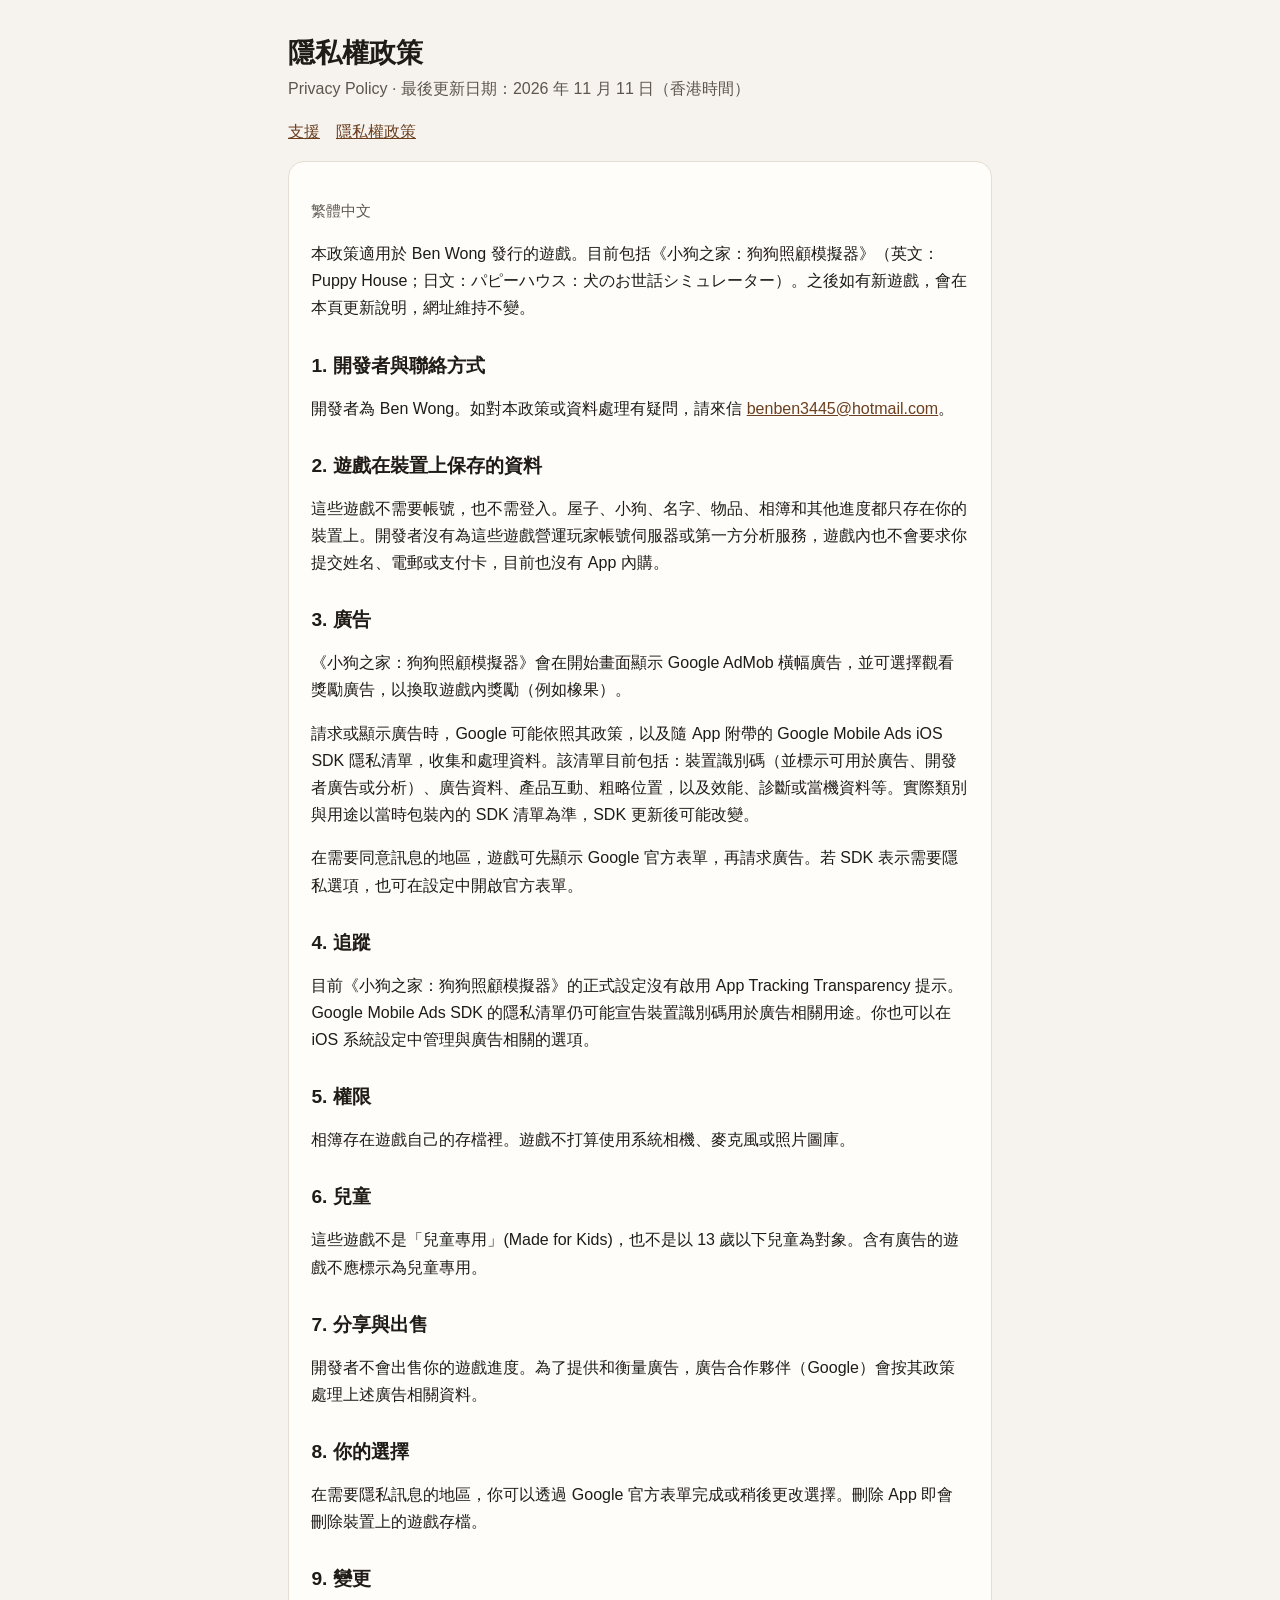
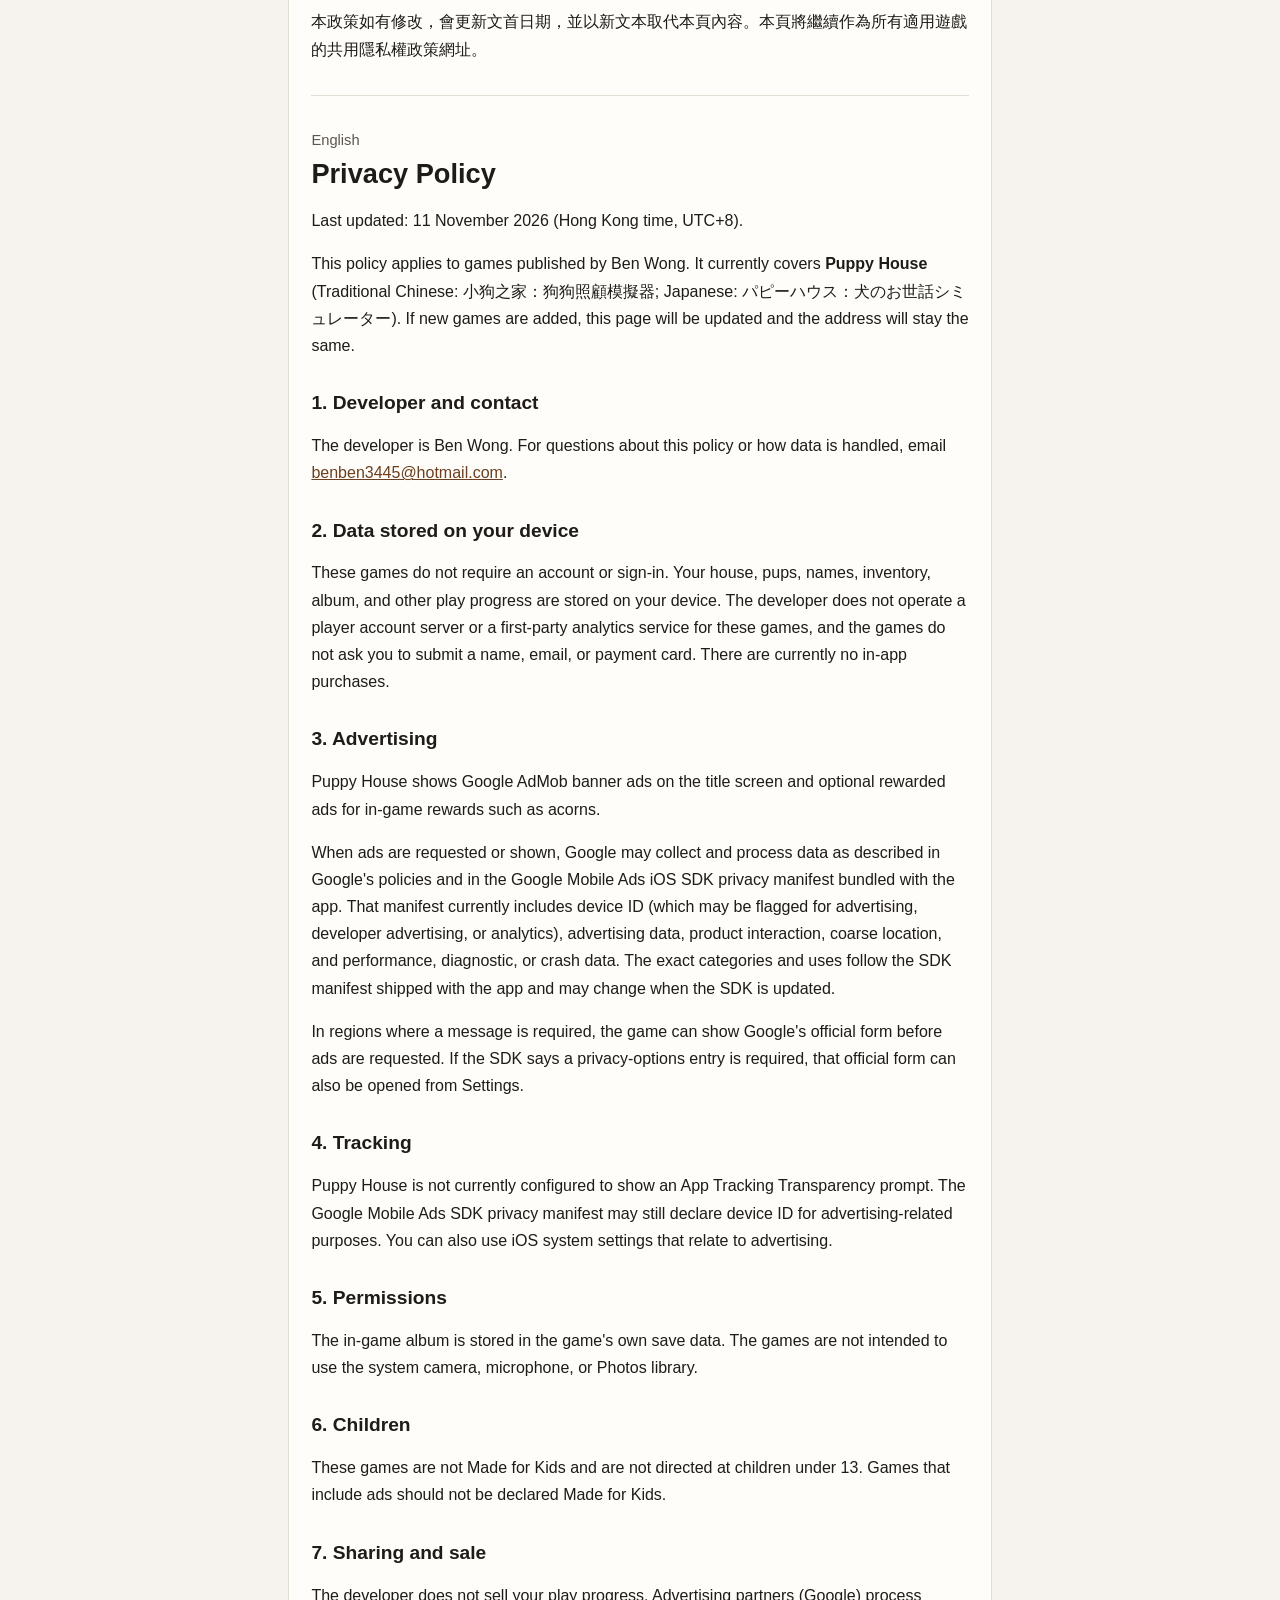
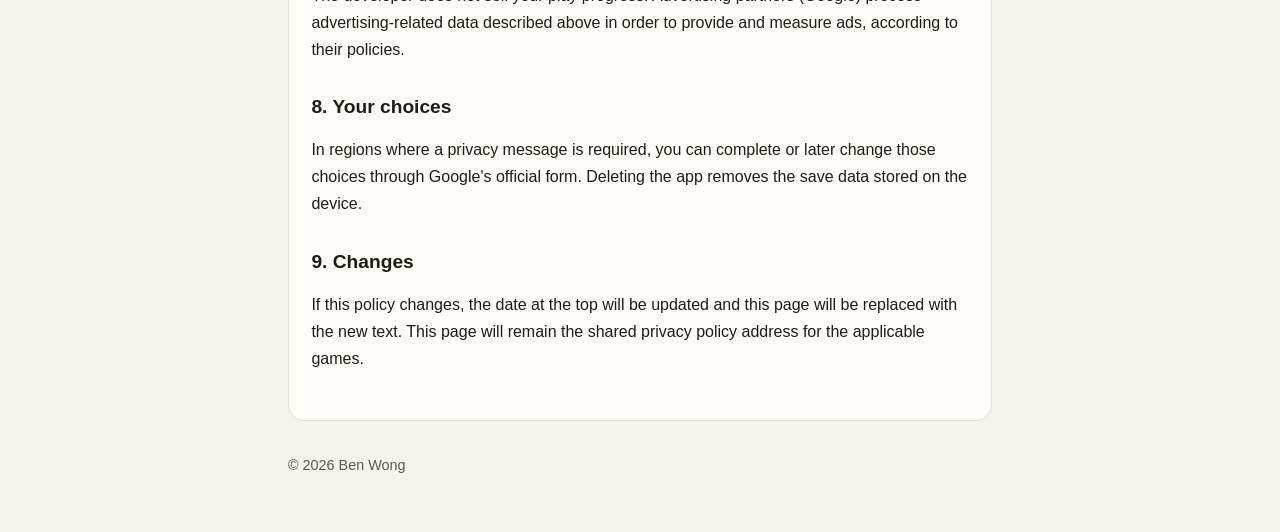
==== privacy/index.html @ 6f5cfa4f "Publish public support and privacy pages Shared pages for games published by Ben Wong, starting with" ====
<!DOCTYPE html>
<html lang="zh-Hant">
<head>
  <meta charset="utf-8">
  <meta name="viewport" content="width=device-width, initial-scale=1">
  <title>Privacy Policy — Ben Wong</title>
  <meta name="description" content="Privacy policy for games published by Ben Wong, including Puppy House.">
  <link rel="stylesheet" href="../styles.css">
</head>
<body>
  <header>
    <h1>隱私權政策</h1>
    <p>Privacy Policy · 最後更新日期：2026 年 11 月 11 日（香港時間）</p>
    <nav>
      <a href="../">支援</a>
      <a href="./">隱私權政策</a>
    </nav>
  </header>
  <main>
    <p class="lang">繁體中文</p>
    <p>本政策適用於 Ben Wong 發行的遊戲。目前包括《小狗之家：狗狗照顧模擬器》（英文：Puppy House；日文：パピーハウス：犬のお世話シミュレーター）。之後如有新遊戲，會在本頁更新說明，網址維持不變。</p>

    <h2>1. 開發者與聯絡方式</h2>
    <p>開發者為 Ben Wong。如對本政策或資料處理有疑問，請來信 <a href="mailto:benben3445@hotmail.com">benben3445@hotmail.com</a>。</p>

    <h2>2. 遊戲在裝置上保存的資料</h2>
    <p>這些遊戲不需要帳號，也不需登入。屋子、小狗、名字、物品、相簿和其他進度都只存在你的裝置上。開發者沒有為這些遊戲營運玩家帳號伺服器或第一方分析服務，遊戲內也不會要求你提交姓名、電郵或支付卡，目前也沒有 App 內購。</p>

    <h2>3. 廣告</h2>
    <p>《小狗之家：狗狗照顧模擬器》會在開始畫面顯示 Google AdMob 橫幅廣告，並可選擇觀看獎勵廣告，以換取遊戲內獎勵（例如橡果）。</p>
    <p>請求或顯示廣告時，Google 可能依照其政策，以及隨 App 附帶的 Google Mobile Ads iOS SDK 隱私清單，收集和處理資料。該清單目前包括：裝置識別碼（並標示可用於廣告、開發者廣告或分析）、廣告資料、產品互動、粗略位置，以及效能、診斷或當機資料等。實際類別與用途以當時包裝內的 SDK 清單為準，SDK 更新後可能改變。</p>
    <p>在需要同意訊息的地區，遊戲可先顯示 Google 官方表單，再請求廣告。若 SDK 表示需要隱私選項，也可在設定中開啟官方表單。</p>

    <h2>4. 追蹤</h2>
    <p>目前《小狗之家：狗狗照顧模擬器》的正式設定沒有啟用 App Tracking Transparency 提示。Google Mobile Ads SDK 的隱私清單仍可能宣告裝置識別碼用於廣告相關用途。你也可以在 iOS 系統設定中管理與廣告相關的選項。</p>

    <h2>5. 權限</h2>
    <p>相簿存在遊戲自己的存檔裡。遊戲不打算使用系統相機、麥克風或照片圖庫。</p>

    <h2>6. 兒童</h2>
    <p>這些遊戲不是「兒童專用」(Made for Kids)，也不是以 13 歲以下兒童為對象。含有廣告的遊戲不應標示為兒童專用。</p>

    <h2>7. 分享與出售</h2>
    <p>開發者不會出售你的遊戲進度。為了提供和衡量廣告，廣告合作夥伴（Google）會按其政策處理上述廣告相關資料。</p>

    <h2>8. 你的選擇</h2>
    <p>在需要隱私訊息的地區，你可以透過 Google 官方表單完成或稍後更改選擇。刪除 App 即會刪除裝置上的遊戲存檔。</p>

    <h2>9. 變更</h2>
    <p>本政策如有修改，會更新文首日期，並以新文本取代本頁內容。本頁將繼續作為所有適用遊戲的共用隱私權政策網址。</p>

    <hr>

    <p class="lang">English</p>
    <h1>Privacy Policy</h1>
    <p>Last updated: 11 November 2026 (Hong Kong time, UTC+8).</p>
    <p>This policy applies to games published by Ben Wong. It currently covers <strong>Puppy House</strong> (Traditional Chinese: 小狗之家：狗狗照顧模擬器; Japanese: パピーハウス：犬のお世話シミュレーター). If new games are added, this page will be updated and the address will stay the same.</p>

    <h2>1. Developer and contact</h2>
    <p>The developer is Ben Wong. For questions about this policy or how data is handled, email <a href="mailto:benben3445@hotmail.com">benben3445@hotmail.com</a>.</p>

    <h2>2. Data stored on your device</h2>
    <p>These games do not require an account or sign-in. Your house, pups, names, inventory, album, and other play progress are stored on your device. The developer does not operate a player account server or a first-party analytics service for these games, and the games do not ask you to submit a name, email, or payment card. There are currently no in-app purchases.</p>

    <h2>3. Advertising</h2>
    <p>Puppy House shows Google AdMob banner ads on the title screen and optional rewarded ads for in-game rewards such as acorns.</p>
    <p>When ads are requested or shown, Google may collect and process data as described in Google's policies and in the Google Mobile Ads iOS SDK privacy manifest bundled with the app. That manifest currently includes device ID (which may be flagged for advertising, developer advertising, or analytics), advertising data, product interaction, coarse location, and performance, diagnostic, or crash data. The exact categories and uses follow the SDK manifest shipped with the app and may change when the SDK is updated.</p>
    <p>In regions where a message is required, the game can show Google's official form before ads are requested. If the SDK says a privacy-options entry is required, that official form can also be opened from Settings.</p>

    <h2>4. Tracking</h2>
    <p>Puppy House is not currently configured to show an App Tracking Transparency prompt. The Google Mobile Ads SDK privacy manifest may still declare device ID for advertising-related purposes. You can also use iOS system settings that relate to advertising.</p>

    <h2>5. Permissions</h2>
    <p>The in-game album is stored in the game's own save data. The games are not intended to use the system camera, microphone, or Photos library.</p>

    <h2>6. Children</h2>
    <p>These games are not Made for Kids and are not directed at children under 13. Games that include ads should not be declared Made for Kids.</p>

    <h2>7. Sharing and sale</h2>
    <p>The developer does not sell your play progress. Advertising partners (Google) process advertising-related data described above in order to provide and measure ads, according to their policies.</p>

    <h2>8. Your choices</h2>
    <p>In regions where a privacy message is required, you can complete or later change those choices through Google's official form. Deleting the app removes the save data stored on the device.</p>

    <h2>9. Changes</h2>
    <p>If this policy changes, the date at the top will be updated and this page will be replaced with the new text. This page will remain the shared privacy policy address for the applicable games.</p>
  </main>
  <footer>
    <p>© 2026 Ben Wong</p>
  </footer>
</body>
</html>
---- styles.css ----
:root {
  --bg: #f6f3ee;
  --card: #fffdf9;
  --ink: #1f1b16;
  --muted: #5c564e;
  --line: #e4ddd4;
  --accent: #7a4e2d;
  --link: #6b3f1f;
}
* { box-sizing: border-box; }
html { color-scheme: light; }
body {
  margin: 0;
  font-family: "PingFang TC", "Noto Sans TC", "Hiragino Sans GB", "Segoe UI", sans-serif;
  background: var(--bg);
  color: var(--ink);
  line-height: 1.7;
}
header, main, footer { width: min(44rem, calc(100% - 2rem)); margin-inline: auto; }
header { padding: 2.2rem 0 1rem; }
header p { margin: 0.25rem 0 0; color: var(--muted); }
h1, h2, h3 { line-height: 1.3; }
h1 { margin: 0; font-size: 1.7rem; }
h2 { margin-top: 2rem; font-size: 1.2rem; }
a { color: var(--link); }
nav { display: flex; gap: 1rem; flex-wrap: wrap; margin: 1rem 0 0; }
main {
  background: var(--card);
  border: 1px solid var(--line);
  border-radius: 16px;
  padding: 1.4rem 1.4rem 2rem;
  margin-bottom: 2rem;
}
.lang { color: var(--muted); font-size: 0.92rem; margin-bottom: 0.2rem; }
hr { border: 0; border-top: 1px solid var(--line); margin: 2rem 0; }
footer { color: var(--muted); font-size: 0.9rem; padding-bottom: 2.5rem; }
.email { font-weight: 600; }
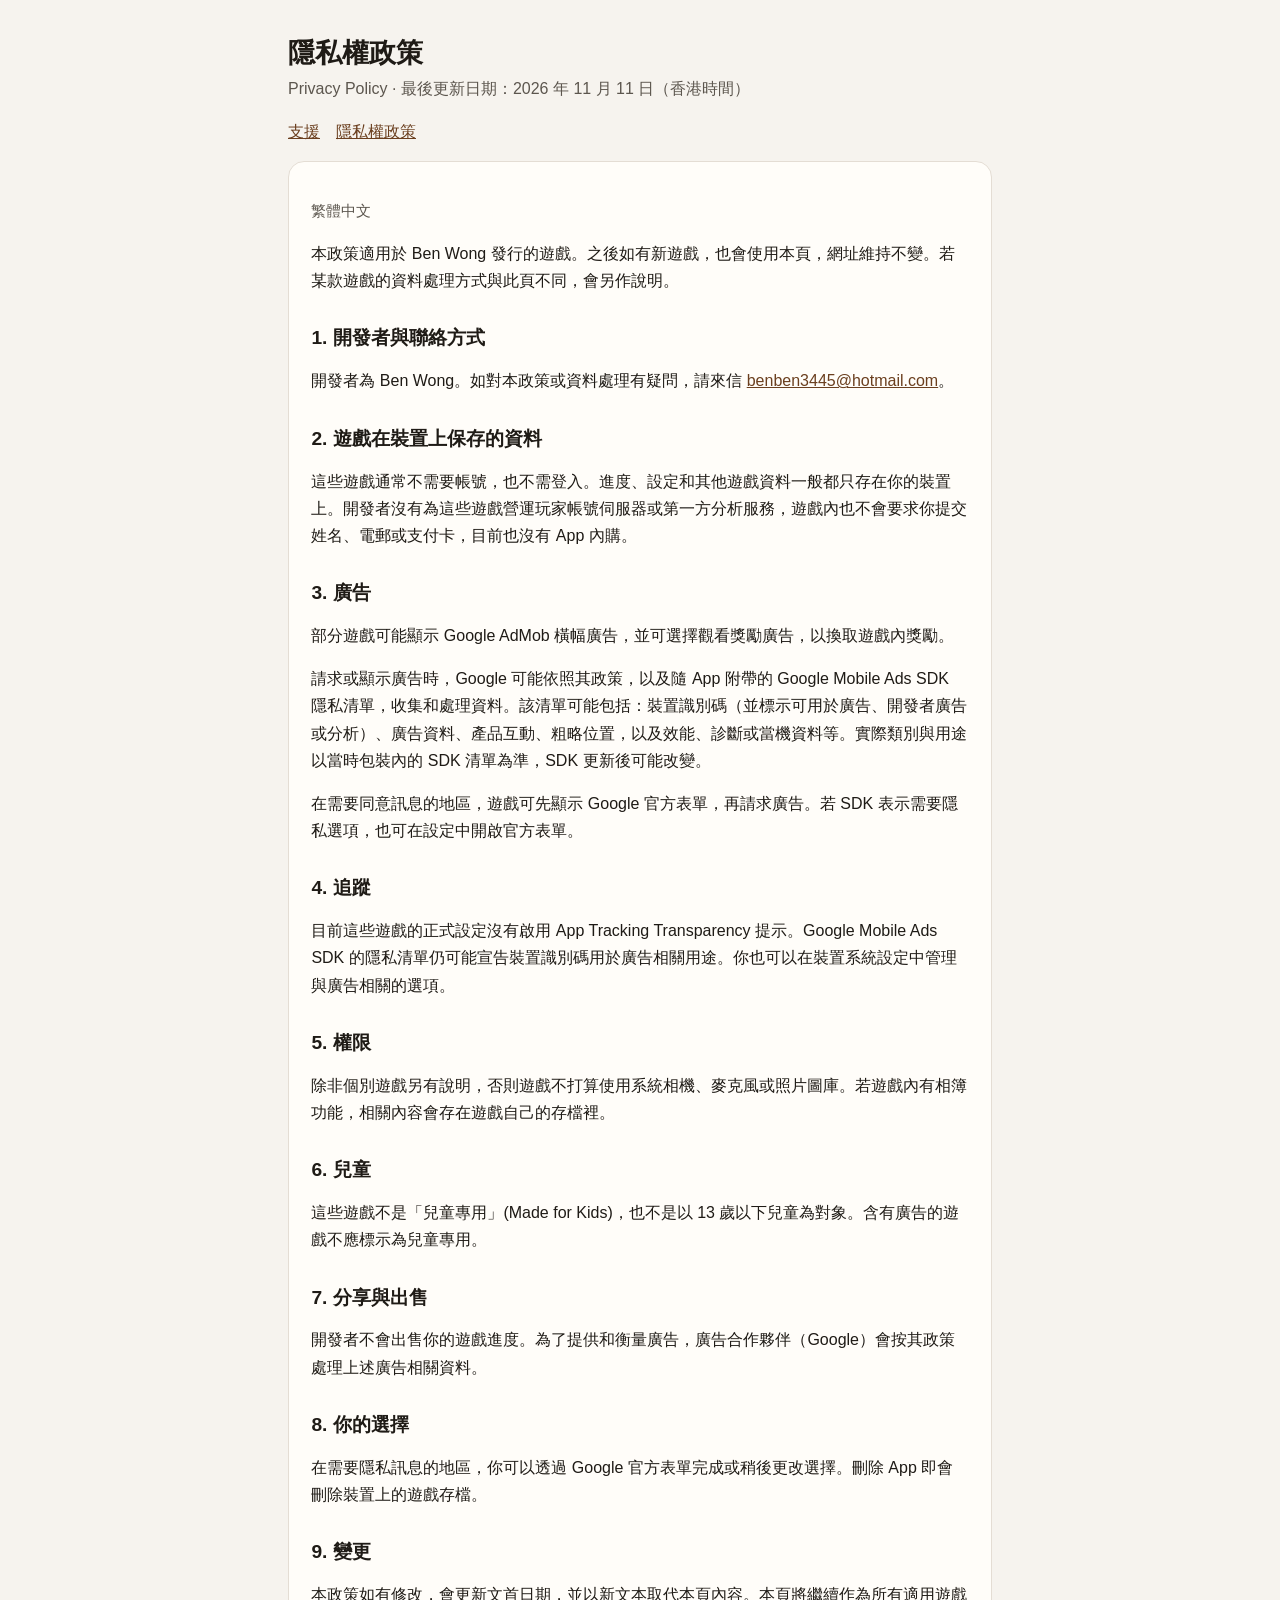
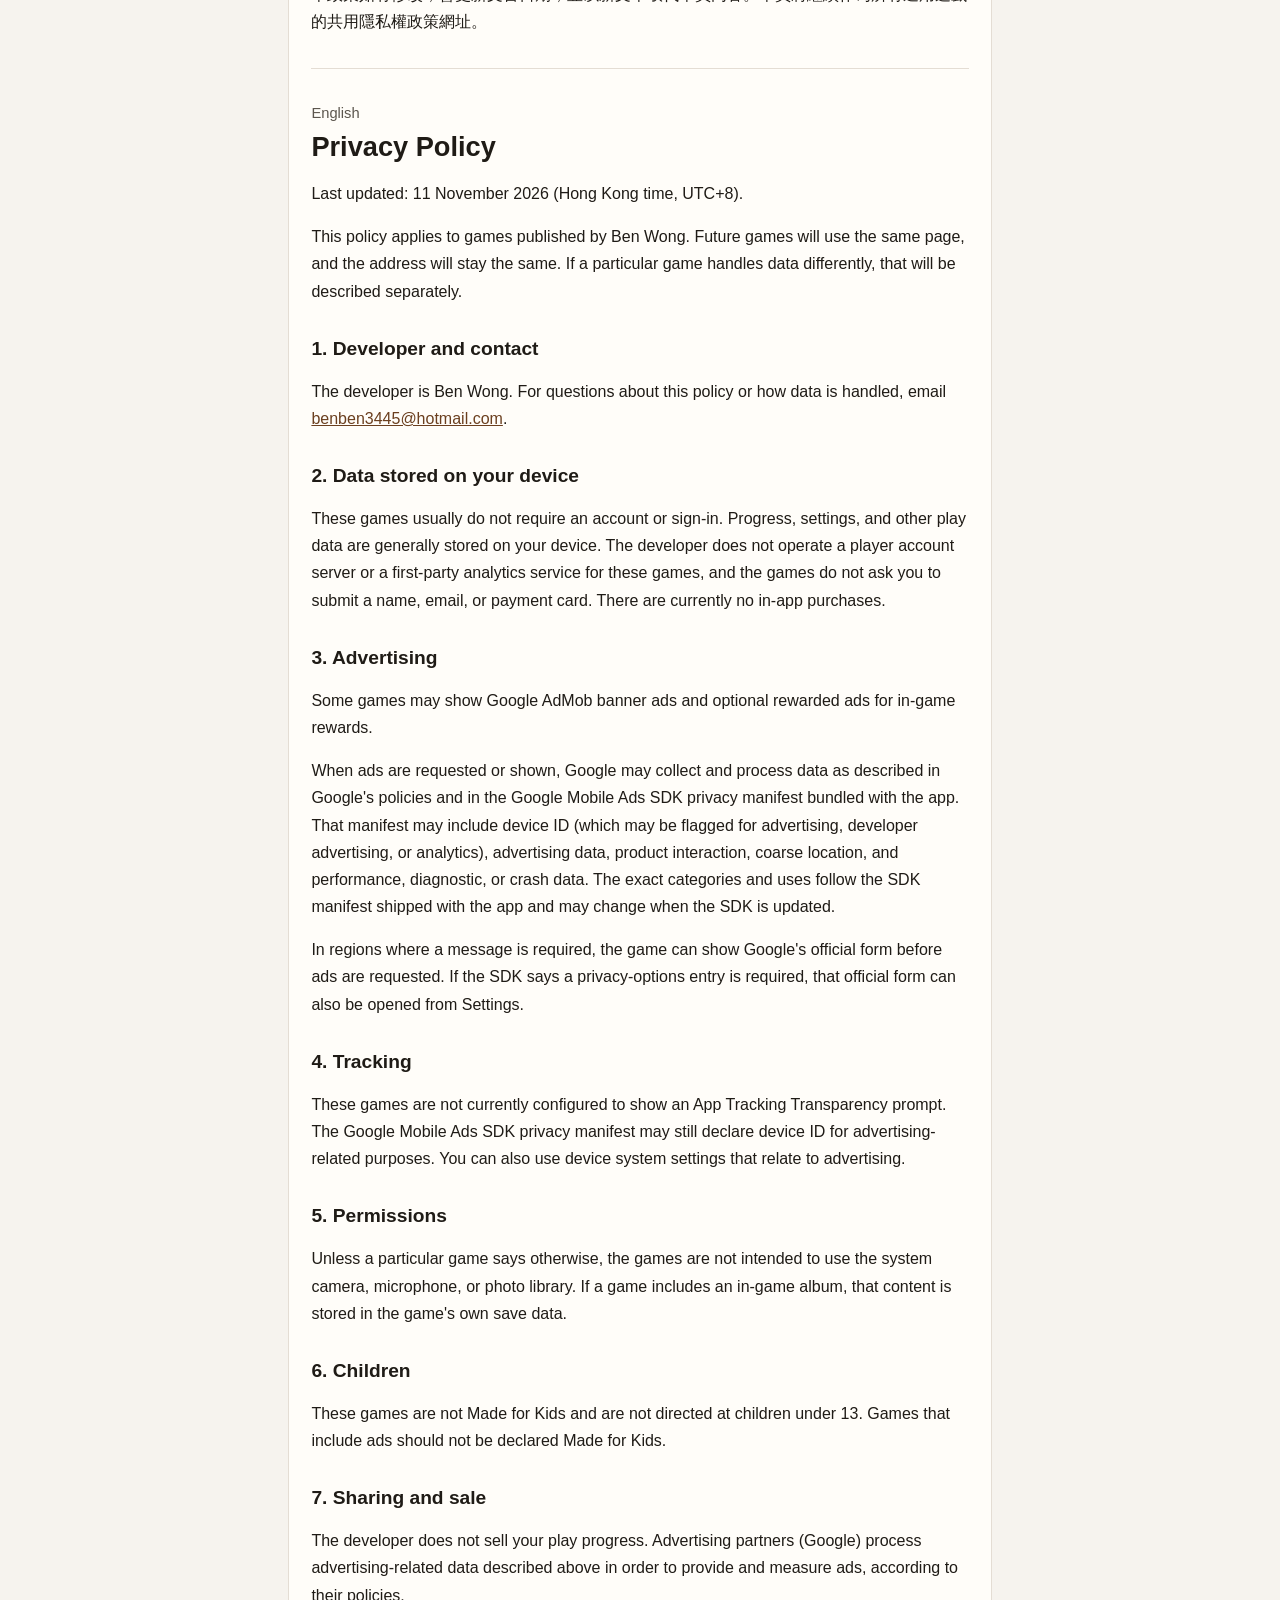
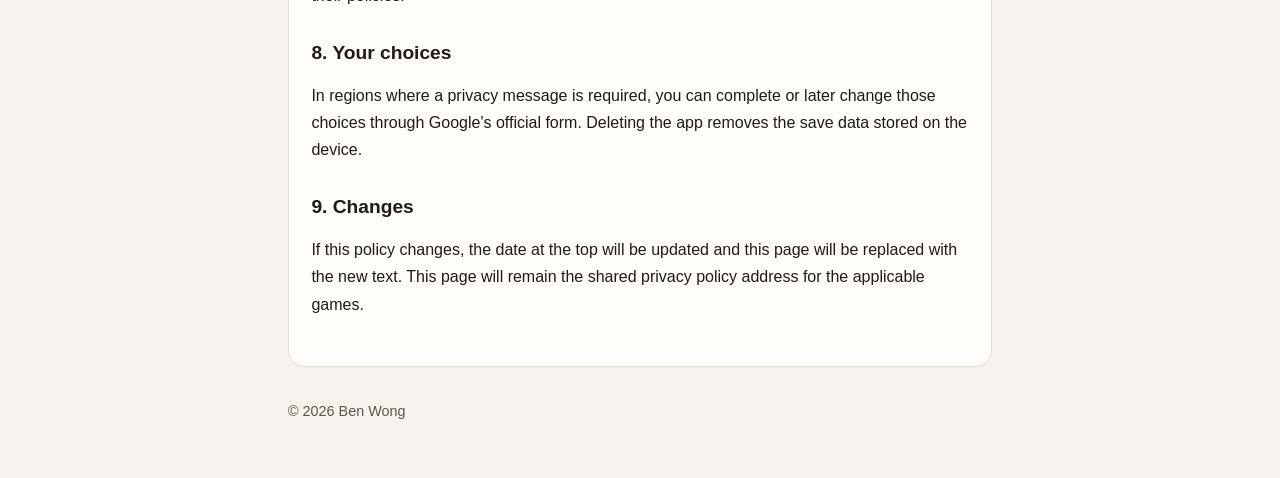
==== commit 434cb7d0: "Remove game-specific names from the shared support and privacy pages Keep the pages general so futur" ====
--- a/privacy/index.html
+++ b/privacy/index.html
@@ -4,7 +4,7 @@
   <meta charset="utf-8">
   <meta name="viewport" content="width=device-width, initial-scale=1">
   <title>Privacy Policy — Ben Wong</title>
-  <meta name="description" content="Privacy policy for games published by Ben Wong, including Puppy House.">
+  <meta name="description" content="Privacy policy for games published by Ben Wong.">
   <link rel="stylesheet" href="../styles.css">
 </head>
 <body>
@@ -18,24 +18,24 @@
   </header>
   <main>
     <p class="lang">繁體中文</p>
-    <p>本政策適用於 Ben Wong 發行的遊戲。目前包括《小狗之家：狗狗照顧模擬器》（英文：Puppy House；日文：パピーハウス：犬のお世話シミュレーター）。之後如有新遊戲，會在本頁更新說明，網址維持不變。</p>
+    <p>本政策適用於 Ben Wong 發行的遊戲。之後如有新遊戲，也會使用本頁，網址維持不變。若某款遊戲的資料處理方式與此頁不同，會另作說明。</p>
 
     <h2>1. 開發者與聯絡方式</h2>
     <p>開發者為 Ben Wong。如對本政策或資料處理有疑問，請來信 <a href="mailto:benben3445@hotmail.com">benben3445@hotmail.com</a>。</p>
 
     <h2>2. 遊戲在裝置上保存的資料</h2>
-    <p>這些遊戲不需要帳號，也不需登入。屋子、小狗、名字、物品、相簿和其他進度都只存在你的裝置上。開發者沒有為這些遊戲營運玩家帳號伺服器或第一方分析服務，遊戲內也不會要求你提交姓名、電郵或支付卡，目前也沒有 App 內購。</p>
+    <p>這些遊戲通常不需要帳號，也不需登入。進度、設定和其他遊戲資料一般都只存在你的裝置上。開發者沒有為這些遊戲營運玩家帳號伺服器或第一方分析服務，遊戲內也不會要求你提交姓名、電郵或支付卡，目前也沒有 App 內購。</p>
 
     <h2>3. 廣告</h2>
-    <p>《小狗之家：狗狗照顧模擬器》會在開始畫面顯示 Google AdMob 橫幅廣告，並可選擇觀看獎勵廣告，以換取遊戲內獎勵（例如橡果）。</p>
-    <p>請求或顯示廣告時，Google 可能依照其政策，以及隨 App 附帶的 Google Mobile Ads iOS SDK 隱私清單，收集和處理資料。該清單目前包括：裝置識別碼（並標示可用於廣告、開發者廣告或分析）、廣告資料、產品互動、粗略位置，以及效能、診斷或當機資料等。實際類別與用途以當時包裝內的 SDK 清單為準，SDK 更新後可能改變。</p>
+    <p>部分遊戲可能顯示 Google AdMob 橫幅廣告，並可選擇觀看獎勵廣告，以換取遊戲內獎勵。</p>
+    <p>請求或顯示廣告時，Google 可能依照其政策，以及隨 App 附帶的 Google Mobile Ads SDK 隱私清單，收集和處理資料。該清單可能包括：裝置識別碼（並標示可用於廣告、開發者廣告或分析）、廣告資料、產品互動、粗略位置，以及效能、診斷或當機資料等。實際類別與用途以當時包裝內的 SDK 清單為準，SDK 更新後可能改變。</p>
     <p>在需要同意訊息的地區，遊戲可先顯示 Google 官方表單，再請求廣告。若 SDK 表示需要隱私選項，也可在設定中開啟官方表單。</p>
 
     <h2>4. 追蹤</h2>
-    <p>目前《小狗之家：狗狗照顧模擬器》的正式設定沒有啟用 App Tracking Transparency 提示。Google Mobile Ads SDK 的隱私清單仍可能宣告裝置識別碼用於廣告相關用途。你也可以在 iOS 系統設定中管理與廣告相關的選項。</p>
+    <p>目前這些遊戲的正式設定沒有啟用 App Tracking Transparency 提示。Google Mobile Ads SDK 的隱私清單仍可能宣告裝置識別碼用於廣告相關用途。你也可以在裝置系統設定中管理與廣告相關的選項。</p>
 
     <h2>5. 權限</h2>
-    <p>相簿存在遊戲自己的存檔裡。遊戲不打算使用系統相機、麥克風或照片圖庫。</p>
+    <p>除非個別遊戲另有說明，否則遊戲不打算使用系統相機、麥克風或照片圖庫。若遊戲內有相簿功能，相關內容會存在遊戲自己的存檔裡。</p>
 
     <h2>6. 兒童</h2>
     <p>這些遊戲不是「兒童專用」(Made for Kids)，也不是以 13 歲以下兒童為對象。含有廣告的遊戲不應標示為兒童專用。</p>
@@ -54,24 +54,24 @@
     <p class="lang">English</p>
     <h1>Privacy Policy</h1>
     <p>Last updated: 11 November 2026 (Hong Kong time, UTC+8).</p>
-    <p>This policy applies to games published by Ben Wong. It currently covers <strong>Puppy House</strong> (Traditional Chinese: 小狗之家：狗狗照顧模擬器; Japanese: パピーハウス：犬のお世話シミュレーター). If new games are added, this page will be updated and the address will stay the same.</p>
+    <p>This policy applies to games published by Ben Wong. Future games will use the same page, and the address will stay the same. If a particular game handles data differently, that will be described separately.</p>
 
     <h2>1. Developer and contact</h2>
     <p>The developer is Ben Wong. For questions about this policy or how data is handled, email <a href="mailto:benben3445@hotmail.com">benben3445@hotmail.com</a>.</p>
 
     <h2>2. Data stored on your device</h2>
-    <p>These games do not require an account or sign-in. Your house, pups, names, inventory, album, and other play progress are stored on your device. The developer does not operate a player account server or a first-party analytics service for these games, and the games do not ask you to submit a name, email, or payment card. There are currently no in-app purchases.</p>
+    <p>These games usually do not require an account or sign-in. Progress, settings, and other play data are generally stored on your device. The developer does not operate a player account server or a first-party analytics service for these games, and the games do not ask you to submit a name, email, or payment card. There are currently no in-app purchases.</p>
 
     <h2>3. Advertising</h2>
-    <p>Puppy House shows Google AdMob banner ads on the title screen and optional rewarded ads for in-game rewards such as acorns.</p>
-    <p>When ads are requested or shown, Google may collect and process data as described in Google's policies and in the Google Mobile Ads iOS SDK privacy manifest bundled with the app. That manifest currently includes device ID (which may be flagged for advertising, developer advertising, or analytics), advertising data, product interaction, coarse location, and performance, diagnostic, or crash data. The exact categories and uses follow the SDK manifest shipped with the app and may change when the SDK is updated.</p>
+    <p>Some games may show Google AdMob banner ads and optional rewarded ads for in-game rewards.</p>
+    <p>When ads are requested or shown, Google may collect and process data as described in Google's policies and in the Google Mobile Ads SDK privacy manifest bundled with the app. That manifest may include device ID (which may be flagged for advertising, developer advertising, or analytics), advertising data, product interaction, coarse location, and performance, diagnostic, or crash data. The exact categories and uses follow the SDK manifest shipped with the app and may change when the SDK is updated.</p>
     <p>In regions where a message is required, the game can show Google's official form before ads are requested. If the SDK says a privacy-options entry is required, that official form can also be opened from Settings.</p>
 
     <h2>4. Tracking</h2>
-    <p>Puppy House is not currently configured to show an App Tracking Transparency prompt. The Google Mobile Ads SDK privacy manifest may still declare device ID for advertising-related purposes. You can also use iOS system settings that relate to advertising.</p>
+    <p>These games are not currently configured to show an App Tracking Transparency prompt. The Google Mobile Ads SDK privacy manifest may still declare device ID for advertising-related purposes. You can also use device system settings that relate to advertising.</p>
 
     <h2>5. Permissions</h2>
-    <p>The in-game album is stored in the game's own save data. The games are not intended to use the system camera, microphone, or Photos library.</p>
+    <p>Unless a particular game says otherwise, the games are not intended to use the system camera, microphone, or photo library. If a game includes an in-game album, that content is stored in the game's own save data.</p>
 
     <h2>6. Children</h2>
     <p>These games are not Made for Kids and are not directed at children under 13. Games that include ads should not be declared Made for Kids.</p>
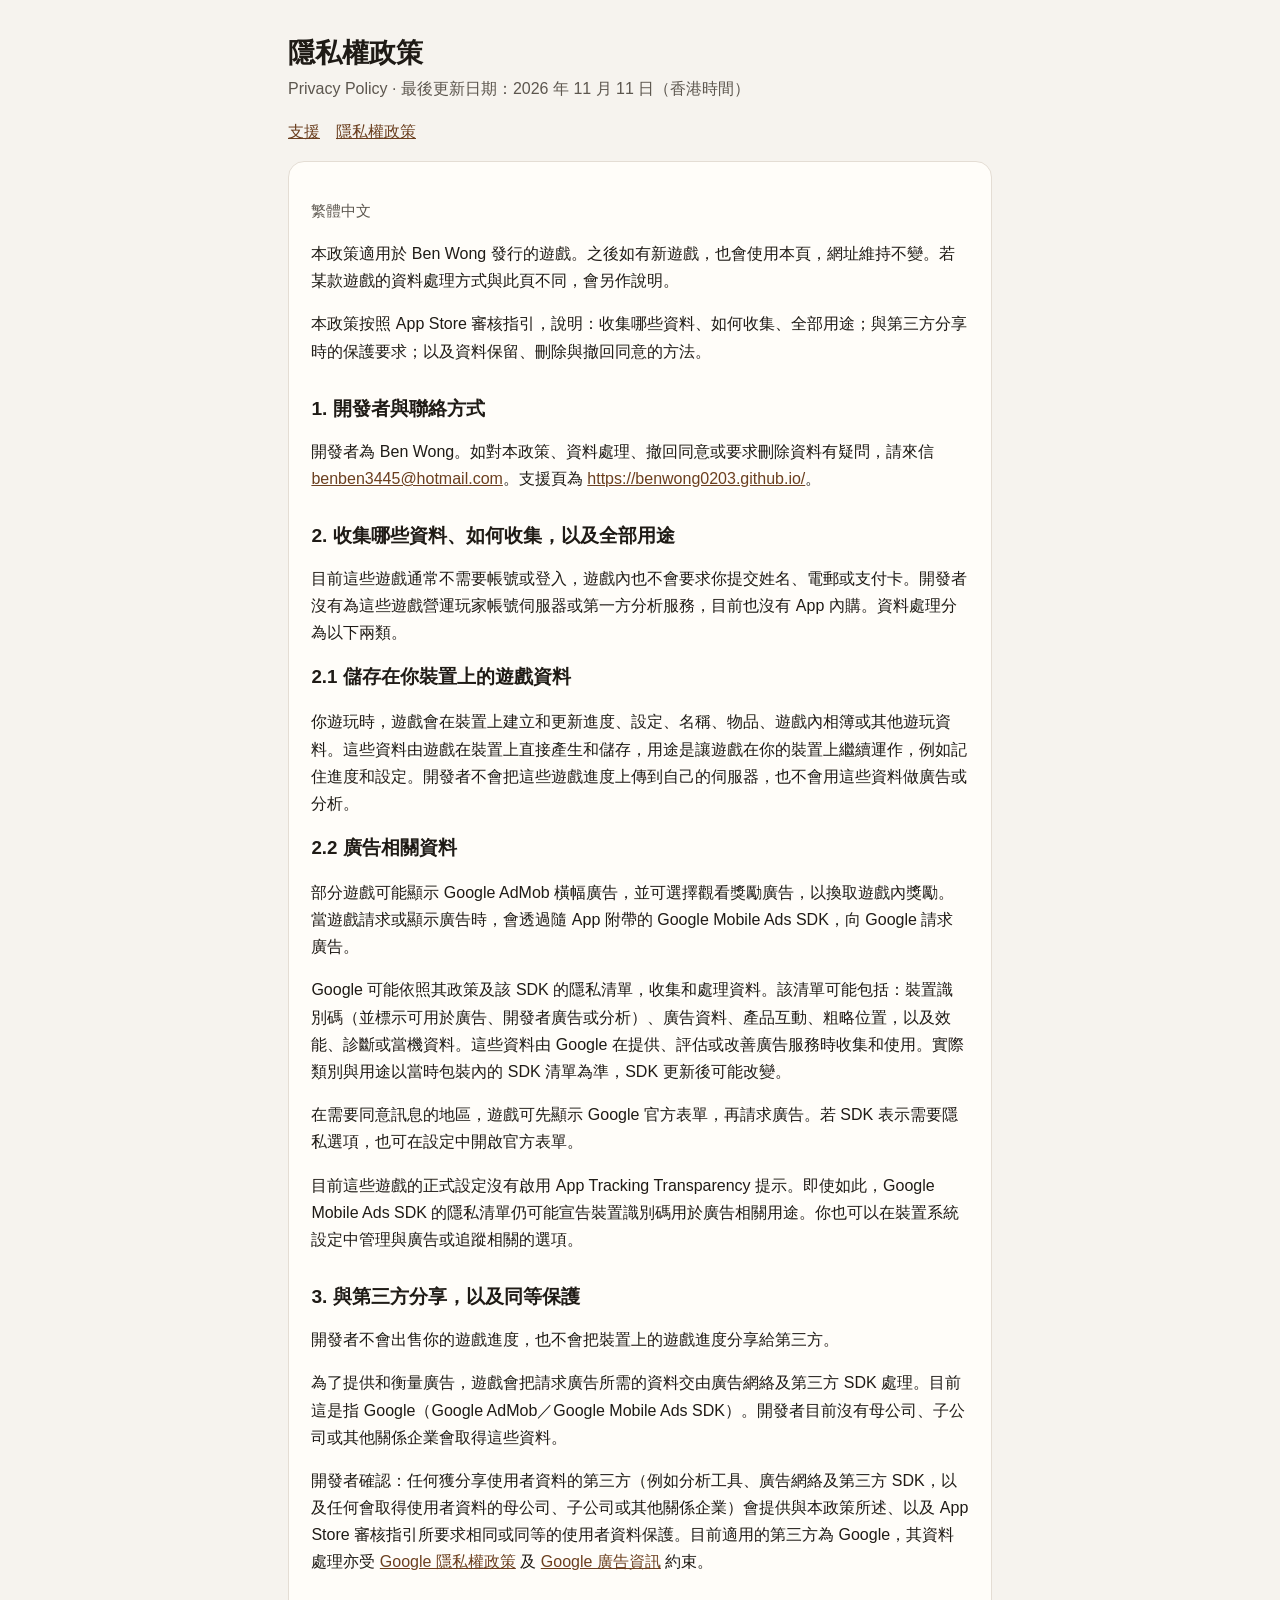
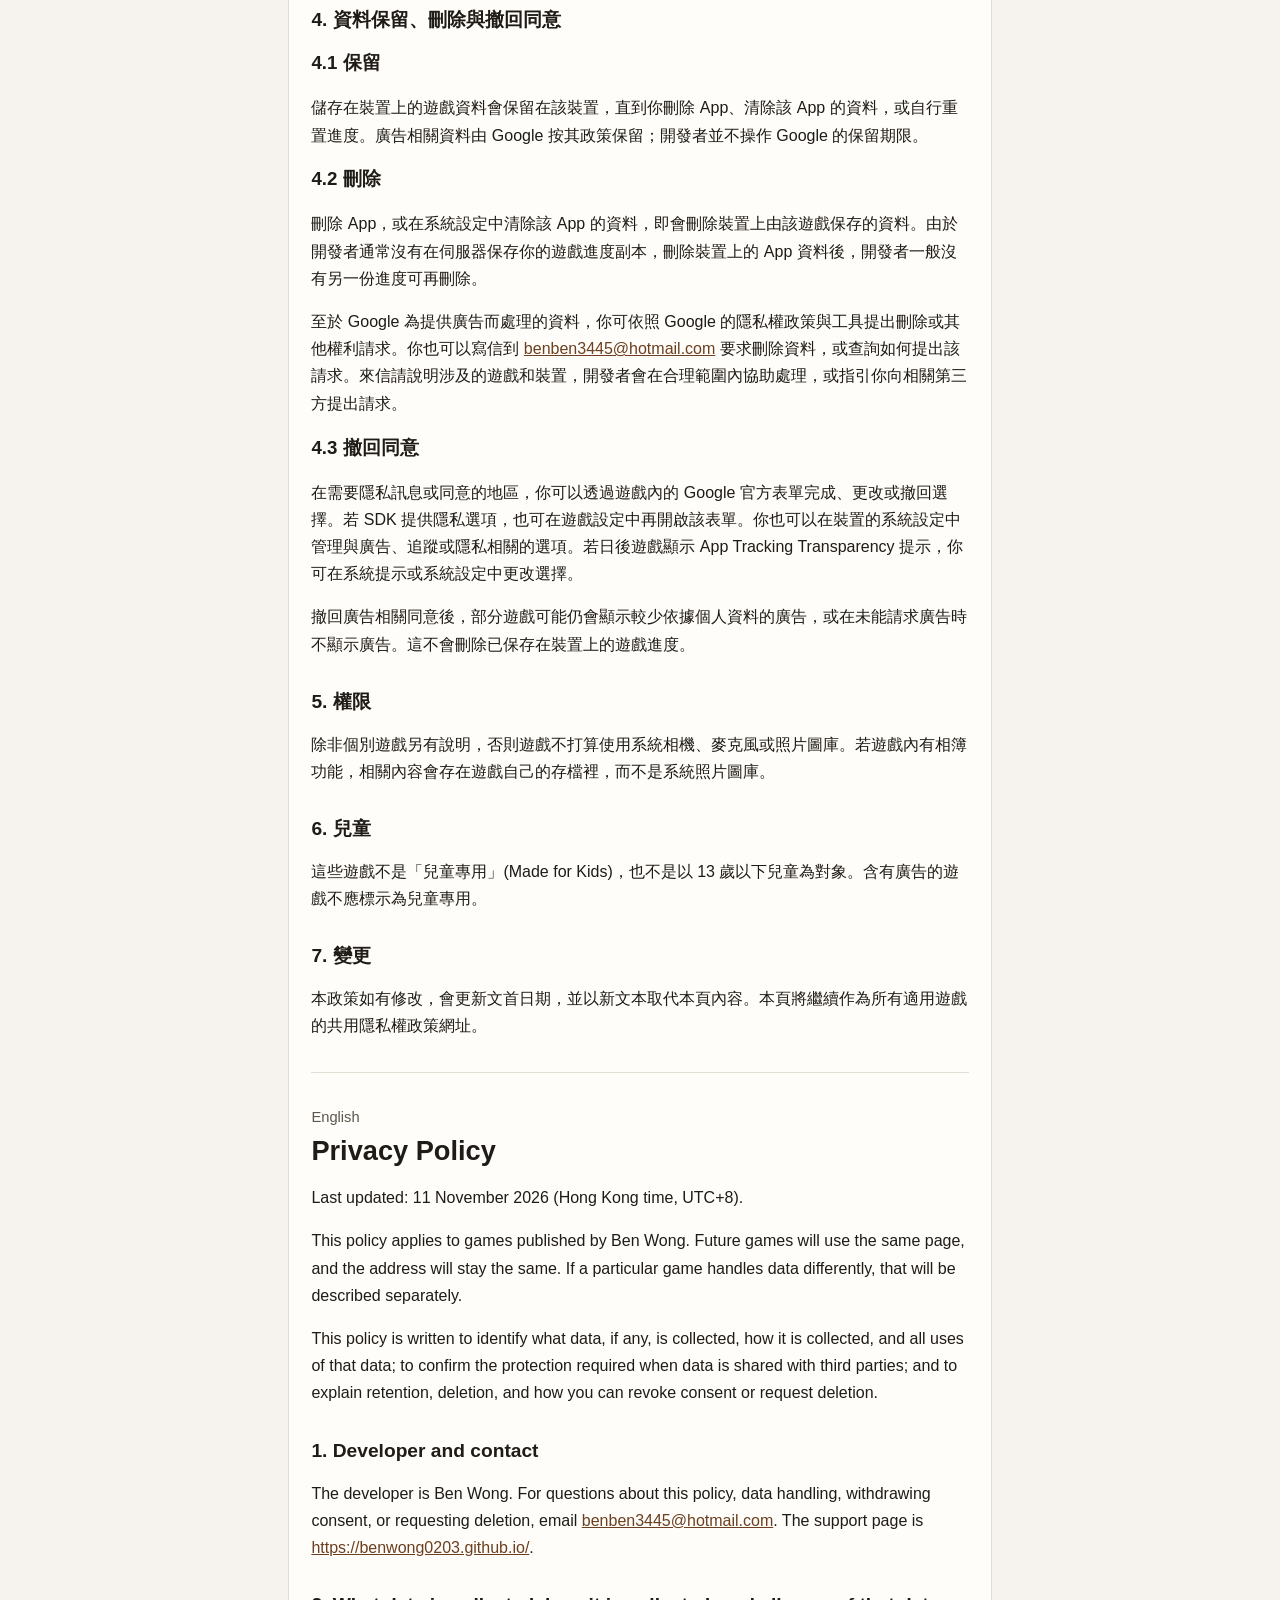
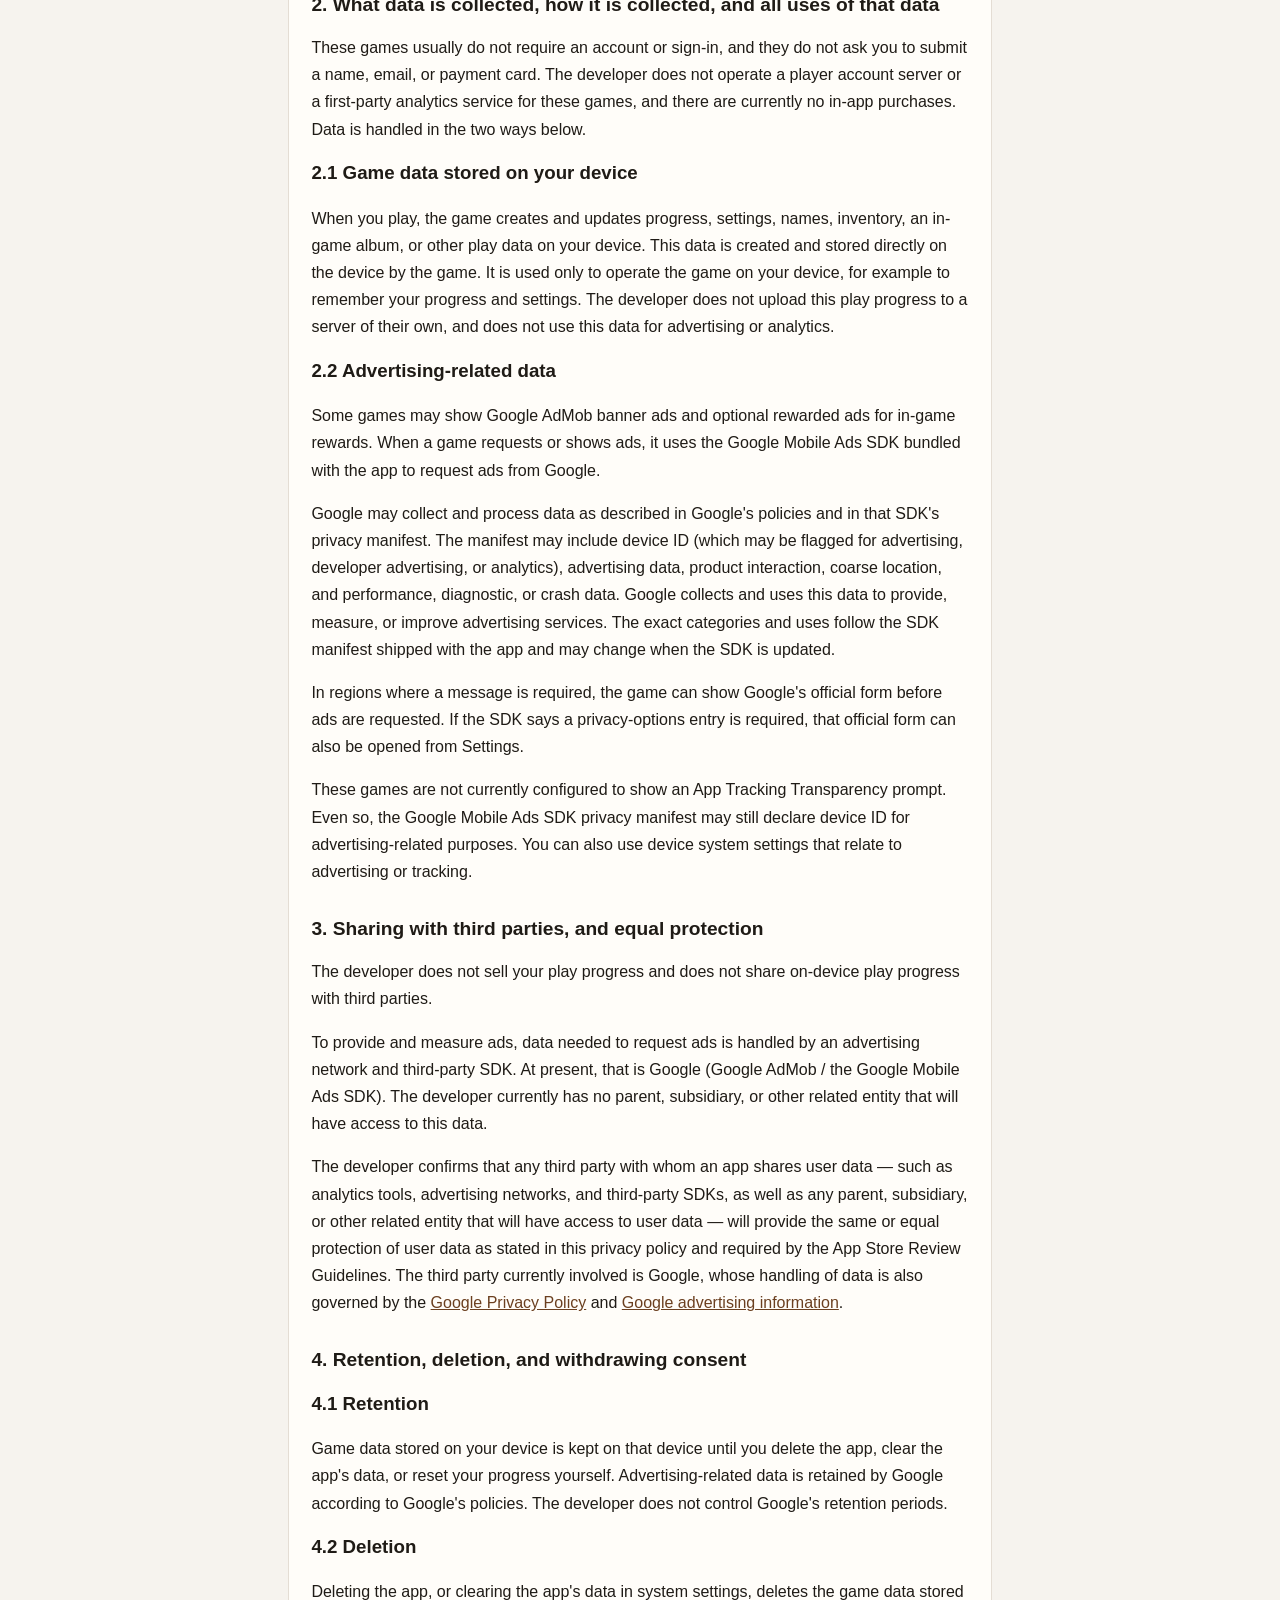
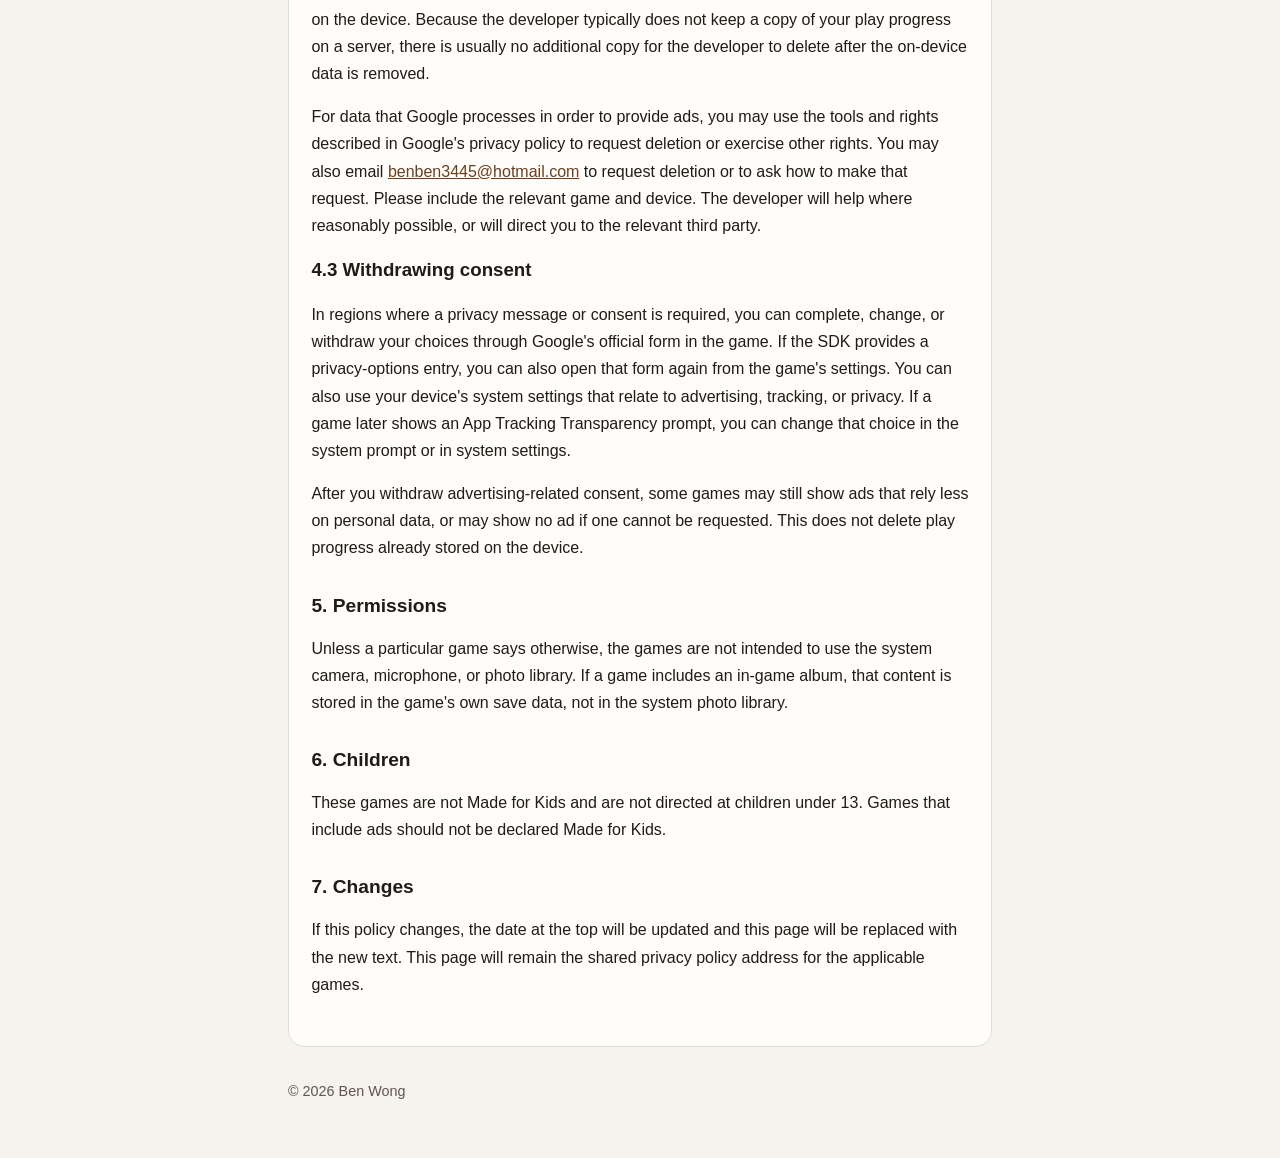
==== commit 0aa2de5f: "Align the public privacy policy with App Store Review Guideline 5.1.1 State what data is collected a" ====
--- a/privacy/index.html
+++ b/privacy/index.html
@@ -19,34 +19,43 @@
   <main>
     <p class="lang">繁體中文</p>
     <p>本政策適用於 Ben Wong 發行的遊戲。之後如有新遊戲，也會使用本頁，網址維持不變。若某款遊戲的資料處理方式與此頁不同，會另作說明。</p>
+    <p>本政策按照 App Store 審核指引，說明：收集哪些資料、如何收集、全部用途；與第三方分享時的保護要求；以及資料保留、刪除與撤回同意的方法。</p>
 
     <h2>1. 開發者與聯絡方式</h2>
-    <p>開發者為 Ben Wong。如對本政策或資料處理有疑問，請來信 <a href="mailto:benben3445@hotmail.com">benben3445@hotmail.com</a>。</p>
+    <p>開發者為 Ben Wong。如對本政策、資料處理、撤回同意或要求刪除資料有疑問，請來信 <a href="mailto:benben3445@hotmail.com">benben3445@hotmail.com</a>。支援頁為 <a href="../">https://benwong0203.github.io/</a>。</p>
 
-    <h2>2. 遊戲在裝置上保存的資料</h2>
-    <p>這些遊戲通常不需要帳號，也不需登入。進度、設定和其他遊戲資料一般都只存在你的裝置上。開發者沒有為這些遊戲營運玩家帳號伺服器或第一方分析服務，遊戲內也不會要求你提交姓名、電郵或支付卡，目前也沒有 App 內購。</p>
+    <h2>2. 收集哪些資料、如何收集，以及全部用途</h2>
+    <p>目前這些遊戲通常不需要帳號或登入，遊戲內也不會要求你提交姓名、電郵或支付卡。開發者沒有為這些遊戲營運玩家帳號伺服器或第一方分析服務，目前也沒有 App 內購。資料處理分為以下兩類。</p>
+    <h3>2.1 儲存在你裝置上的遊戲資料</h3>
+    <p>你遊玩時，遊戲會在裝置上建立和更新進度、設定、名稱、物品、遊戲內相簿或其他遊玩資料。這些資料由遊戲在裝置上直接產生和儲存，用途是讓遊戲在你的裝置上繼續運作，例如記住進度和設定。開發者不會把這些遊戲進度上傳到自己的伺服器，也不會用這些資料做廣告或分析。</p>
+    <h3>2.2 廣告相關資料</h3>
+    <p>部分遊戲可能顯示 Google AdMob 橫幅廣告，並可選擇觀看獎勵廣告，以換取遊戲內獎勵。當遊戲請求或顯示廣告時，會透過隨 App 附帶的 Google Mobile Ads SDK，向 Google 請求廣告。</p>
+    <p>Google 可能依照其政策及該 SDK 的隱私清單，收集和處理資料。該清單可能包括：裝置識別碼（並標示可用於廣告、開發者廣告或分析）、廣告資料、產品互動、粗略位置，以及效能、診斷或當機資料。這些資料由 Google 在提供、評估或改善廣告服務時收集和使用。實際類別與用途以當時包裝內的 SDK 清單為準，SDK 更新後可能改變。</p>
+    <p>在需要同意訊息的地區，遊戲可先顯示 Google 官方表單，再請求廣告。若 SDK 表示需要隱私選項，也可在設定中開啟官方表單。</p>
+    <p>目前這些遊戲的正式設定沒有啟用 App Tracking Transparency 提示。即使如此，Google Mobile Ads SDK 的隱私清單仍可能宣告裝置識別碼用於廣告相關用途。你也可以在裝置系統設定中管理與廣告或追蹤相關的選項。</p>
 
-    <h2>3. 廣告</h2>
-    <p>部分遊戲可能顯示 Google AdMob 橫幅廣告，並可選擇觀看獎勵廣告，以換取遊戲內獎勵。</p>
-    <p>請求或顯示廣告時，Google 可能依照其政策，以及隨 App 附帶的 Google Mobile Ads SDK 隱私清單，收集和處理資料。該清單可能包括：裝置識別碼（並標示可用於廣告、開發者廣告或分析）、廣告資料、產品互動、粗略位置，以及效能、診斷或當機資料等。實際類別與用途以當時包裝內的 SDK 清單為準，SDK 更新後可能改變。</p>
-    <p>在需要同意訊息的地區，遊戲可先顯示 Google 官方表單，再請求廣告。若 SDK 表示需要隱私選項，也可在設定中開啟官方表單。</p>
+    <h2>3. 與第三方分享，以及同等保護</h2>
+    <p>開發者不會出售你的遊戲進度，也不會把裝置上的遊戲進度分享給第三方。</p>
+    <p>為了提供和衡量廣告，遊戲會把請求廣告所需的資料交由廣告網絡及第三方 SDK 處理。目前這是指 Google（Google AdMob／Google Mobile Ads SDK）。開發者目前沒有母公司、子公司或其他關係企業會取得這些資料。</p>
+    <p>開發者確認：任何獲分享使用者資料的第三方（例如分析工具、廣告網絡及第三方 SDK，以及任何會取得使用者資料的母公司、子公司或其他關係企業）會提供與本政策所述、以及 App Store 審核指引所要求相同或同等的使用者資料保護。目前適用的第三方為 Google，其資料處理亦受 <a href="https://policies.google.com/privacy">Google 隱私權政策</a> 及 <a href="https://policies.google.com/technologies/ads">Google 廣告資訊</a> 約束。</p>
 
-    <h2>4. 追蹤</h2>
-    <p>目前這些遊戲的正式設定沒有啟用 App Tracking Transparency 提示。Google Mobile Ads SDK 的隱私清單仍可能宣告裝置識別碼用於廣告相關用途。你也可以在裝置系統設定中管理與廣告相關的選項。</p>
+    <h2>4. 資料保留、刪除與撤回同意</h2>
+    <h3>4.1 保留</h3>
+    <p>儲存在裝置上的遊戲資料會保留在該裝置，直到你刪除 App、清除該 App 的資料，或自行重置進度。廣告相關資料由 Google 按其政策保留；開發者並不操作 Google 的保留期限。</p>
+    <h3>4.2 刪除</h3>
+    <p>刪除 App，或在系統設定中清除該 App 的資料，即會刪除裝置上由該遊戲保存的資料。由於開發者通常沒有在伺服器保存你的遊戲進度副本，刪除裝置上的 App 資料後，開發者一般沒有另一份進度可再刪除。</p>
+    <p>至於 Google 為提供廣告而處理的資料，你可依照 Google 的隱私權政策與工具提出刪除或其他權利請求。你也可以寫信到 <a href="mailto:benben3445@hotmail.com">benben3445@hotmail.com</a> 要求刪除資料，或查詢如何提出該請求。來信請說明涉及的遊戲和裝置，開發者會在合理範圍內協助處理，或指引你向相關第三方提出請求。</p>
+    <h3>4.3 撤回同意</h3>
+    <p>在需要隱私訊息或同意的地區，你可以透過遊戲內的 Google 官方表單完成、更改或撤回選擇。若 SDK 提供隱私選項，也可在遊戲設定中再開啟該表單。你也可以在裝置的系統設定中管理與廣告、追蹤或隱私相關的選項。若日後遊戲顯示 App Tracking Transparency 提示，你可在系統提示或系統設定中更改選擇。</p>
+    <p>撤回廣告相關同意後，部分遊戲可能仍會顯示較少依據個人資料的廣告，或在未能請求廣告時不顯示廣告。這不會刪除已保存在裝置上的遊戲進度。</p>
 
     <h2>5. 權限</h2>
-    <p>除非個別遊戲另有說明，否則遊戲不打算使用系統相機、麥克風或照片圖庫。若遊戲內有相簿功能，相關內容會存在遊戲自己的存檔裡。</p>
+    <p>除非個別遊戲另有說明，否則遊戲不打算使用系統相機、麥克風或照片圖庫。若遊戲內有相簿功能，相關內容會存在遊戲自己的存檔裡，而不是系統照片圖庫。</p>
 
     <h2>6. 兒童</h2>
     <p>這些遊戲不是「兒童專用」(Made for Kids)，也不是以 13 歲以下兒童為對象。含有廣告的遊戲不應標示為兒童專用。</p>
 
-    <h2>7. 分享與出售</h2>
-    <p>開發者不會出售你的遊戲進度。為了提供和衡量廣告，廣告合作夥伴（Google）會按其政策處理上述廣告相關資料。</p>
-
-    <h2>8. 你的選擇</h2>
-    <p>在需要隱私訊息的地區，你可以透過 Google 官方表單完成或稍後更改選擇。刪除 App 即會刪除裝置上的遊戲存檔。</p>
-
-    <h2>9. 變更</h2>
+    <h2>7. 變更</h2>
     <p>本政策如有修改，會更新文首日期，並以新文本取代本頁內容。本頁將繼續作為所有適用遊戲的共用隱私權政策網址。</p>
 
     <hr>
@@ -55,34 +64,43 @@
     <h1>Privacy Policy</h1>
     <p>Last updated: 11 November 2026 (Hong Kong time, UTC+8).</p>
     <p>This policy applies to games published by Ben Wong. Future games will use the same page, and the address will stay the same. If a particular game handles data differently, that will be described separately.</p>
+    <p>This policy is written to identify what data, if any, is collected, how it is collected, and all uses of that data; to confirm the protection required when data is shared with third parties; and to explain retention, deletion, and how you can revoke consent or request deletion.</p>
 
     <h2>1. Developer and contact</h2>
-    <p>The developer is Ben Wong. For questions about this policy or how data is handled, email <a href="mailto:benben3445@hotmail.com">benben3445@hotmail.com</a>.</p>
+    <p>The developer is Ben Wong. For questions about this policy, data handling, withdrawing consent, or requesting deletion, email <a href="mailto:benben3445@hotmail.com">benben3445@hotmail.com</a>. The support page is <a href="../">https://benwong0203.github.io/</a>.</p>
 
-    <h2>2. Data stored on your device</h2>
-    <p>These games usually do not require an account or sign-in. Progress, settings, and other play data are generally stored on your device. The developer does not operate a player account server or a first-party analytics service for these games, and the games do not ask you to submit a name, email, or payment card. There are currently no in-app purchases.</p>
+    <h2>2. What data is collected, how it is collected, and all uses of that data</h2>
+    <p>These games usually do not require an account or sign-in, and they do not ask you to submit a name, email, or payment card. The developer does not operate a player account server or a first-party analytics service for these games, and there are currently no in-app purchases. Data is handled in the two ways below.</p>
+    <h3>2.1 Game data stored on your device</h3>
+    <p>When you play, the game creates and updates progress, settings, names, inventory, an in-game album, or other play data on your device. This data is created and stored directly on the device by the game. It is used only to operate the game on your device, for example to remember your progress and settings. The developer does not upload this play progress to a server of their own, and does not use this data for advertising or analytics.</p>
+    <h3>2.2 Advertising-related data</h3>
+    <p>Some games may show Google AdMob banner ads and optional rewarded ads for in-game rewards. When a game requests or shows ads, it uses the Google Mobile Ads SDK bundled with the app to request ads from Google.</p>
+    <p>Google may collect and process data as described in Google's policies and in that SDK's privacy manifest. The manifest may include device ID (which may be flagged for advertising, developer advertising, or analytics), advertising data, product interaction, coarse location, and performance, diagnostic, or crash data. Google collects and uses this data to provide, measure, or improve advertising services. The exact categories and uses follow the SDK manifest shipped with the app and may change when the SDK is updated.</p>
+    <p>In regions where a message is required, the game can show Google's official form before ads are requested. If the SDK says a privacy-options entry is required, that official form can also be opened from Settings.</p>
+    <p>These games are not currently configured to show an App Tracking Transparency prompt. Even so, the Google Mobile Ads SDK privacy manifest may still declare device ID for advertising-related purposes. You can also use device system settings that relate to advertising or tracking.</p>
 
-    <h2>3. Advertising</h2>
-    <p>Some games may show Google AdMob banner ads and optional rewarded ads for in-game rewards.</p>
-    <p>When ads are requested or shown, Google may collect and process data as described in Google's policies and in the Google Mobile Ads SDK privacy manifest bundled with the app. That manifest may include device ID (which may be flagged for advertising, developer advertising, or analytics), advertising data, product interaction, coarse location, and performance, diagnostic, or crash data. The exact categories and uses follow the SDK manifest shipped with the app and may change when the SDK is updated.</p>
-    <p>In regions where a message is required, the game can show Google's official form before ads are requested. If the SDK says a privacy-options entry is required, that official form can also be opened from Settings.</p>
+    <h2>3. Sharing with third parties, and equal protection</h2>
+    <p>The developer does not sell your play progress and does not share on-device play progress with third parties.</p>
+    <p>To provide and measure ads, data needed to request ads is handled by an advertising network and third-party SDK. At present, that is Google (Google AdMob / the Google Mobile Ads SDK). The developer currently has no parent, subsidiary, or other related entity that will have access to this data.</p>
+    <p>The developer confirms that any third party with whom an app shares user data — such as analytics tools, advertising networks, and third-party SDKs, as well as any parent, subsidiary, or other related entity that will have access to user data — will provide the same or equal protection of user data as stated in this privacy policy and required by the App Store Review Guidelines. The third party currently involved is Google, whose handling of data is also governed by the <a href="https://policies.google.com/privacy">Google Privacy Policy</a> and <a href="https://policies.google.com/technologies/ads">Google advertising information</a>.</p>
 
-    <h2>4. Tracking</h2>
-    <p>These games are not currently configured to show an App Tracking Transparency prompt. The Google Mobile Ads SDK privacy manifest may still declare device ID for advertising-related purposes. You can also use device system settings that relate to advertising.</p>
+    <h2>4. Retention, deletion, and withdrawing consent</h2>
+    <h3>4.1 Retention</h3>
+    <p>Game data stored on your device is kept on that device until you delete the app, clear the app's data, or reset your progress yourself. Advertising-related data is retained by Google according to Google's policies. The developer does not control Google's retention periods.</p>
+    <h3>4.2 Deletion</h3>
+    <p>Deleting the app, or clearing the app's data in system settings, deletes the game data stored on the device. Because the developer typically does not keep a copy of your play progress on a server, there is usually no additional copy for the developer to delete after the on-device data is removed.</p>
+    <p>For data that Google processes in order to provide ads, you may use the tools and rights described in Google's privacy policy to request deletion or exercise other rights. You may also email <a href="mailto:benben3445@hotmail.com">benben3445@hotmail.com</a> to request deletion or to ask how to make that request. Please include the relevant game and device. The developer will help where reasonably possible, or will direct you to the relevant third party.</p>
+    <h3>4.3 Withdrawing consent</h3>
+    <p>In regions where a privacy message or consent is required, you can complete, change, or withdraw your choices through Google's official form in the game. If the SDK provides a privacy-options entry, you can also open that form again from the game's settings. You can also use your device's system settings that relate to advertising, tracking, or privacy. If a game later shows an App Tracking Transparency prompt, you can change that choice in the system prompt or in system settings.</p>
+    <p>After you withdraw advertising-related consent, some games may still show ads that rely less on personal data, or may show no ad if one cannot be requested. This does not delete play progress already stored on the device.</p>
 
     <h2>5. Permissions</h2>
-    <p>Unless a particular game says otherwise, the games are not intended to use the system camera, microphone, or photo library. If a game includes an in-game album, that content is stored in the game's own save data.</p>
+    <p>Unless a particular game says otherwise, the games are not intended to use the system camera, microphone, or photo library. If a game includes an in-game album, that content is stored in the game's own save data, not in the system photo library.</p>
 
     <h2>6. Children</h2>
     <p>These games are not Made for Kids and are not directed at children under 13. Games that include ads should not be declared Made for Kids.</p>
 
-    <h2>7. Sharing and sale</h2>
-    <p>The developer does not sell your play progress. Advertising partners (Google) process advertising-related data described above in order to provide and measure ads, according to their policies.</p>
-
-    <h2>8. Your choices</h2>
-    <p>In regions where a privacy message is required, you can complete or later change those choices through Google's official form. Deleting the app removes the save data stored on the device.</p>
-
-    <h2>9. Changes</h2>
+    <h2>7. Changes</h2>
     <p>If this policy changes, the date at the top will be updated and this page will be replaced with the new text. This page will remain the shared privacy policy address for the applicable games.</p>
   </main>
   <footer>
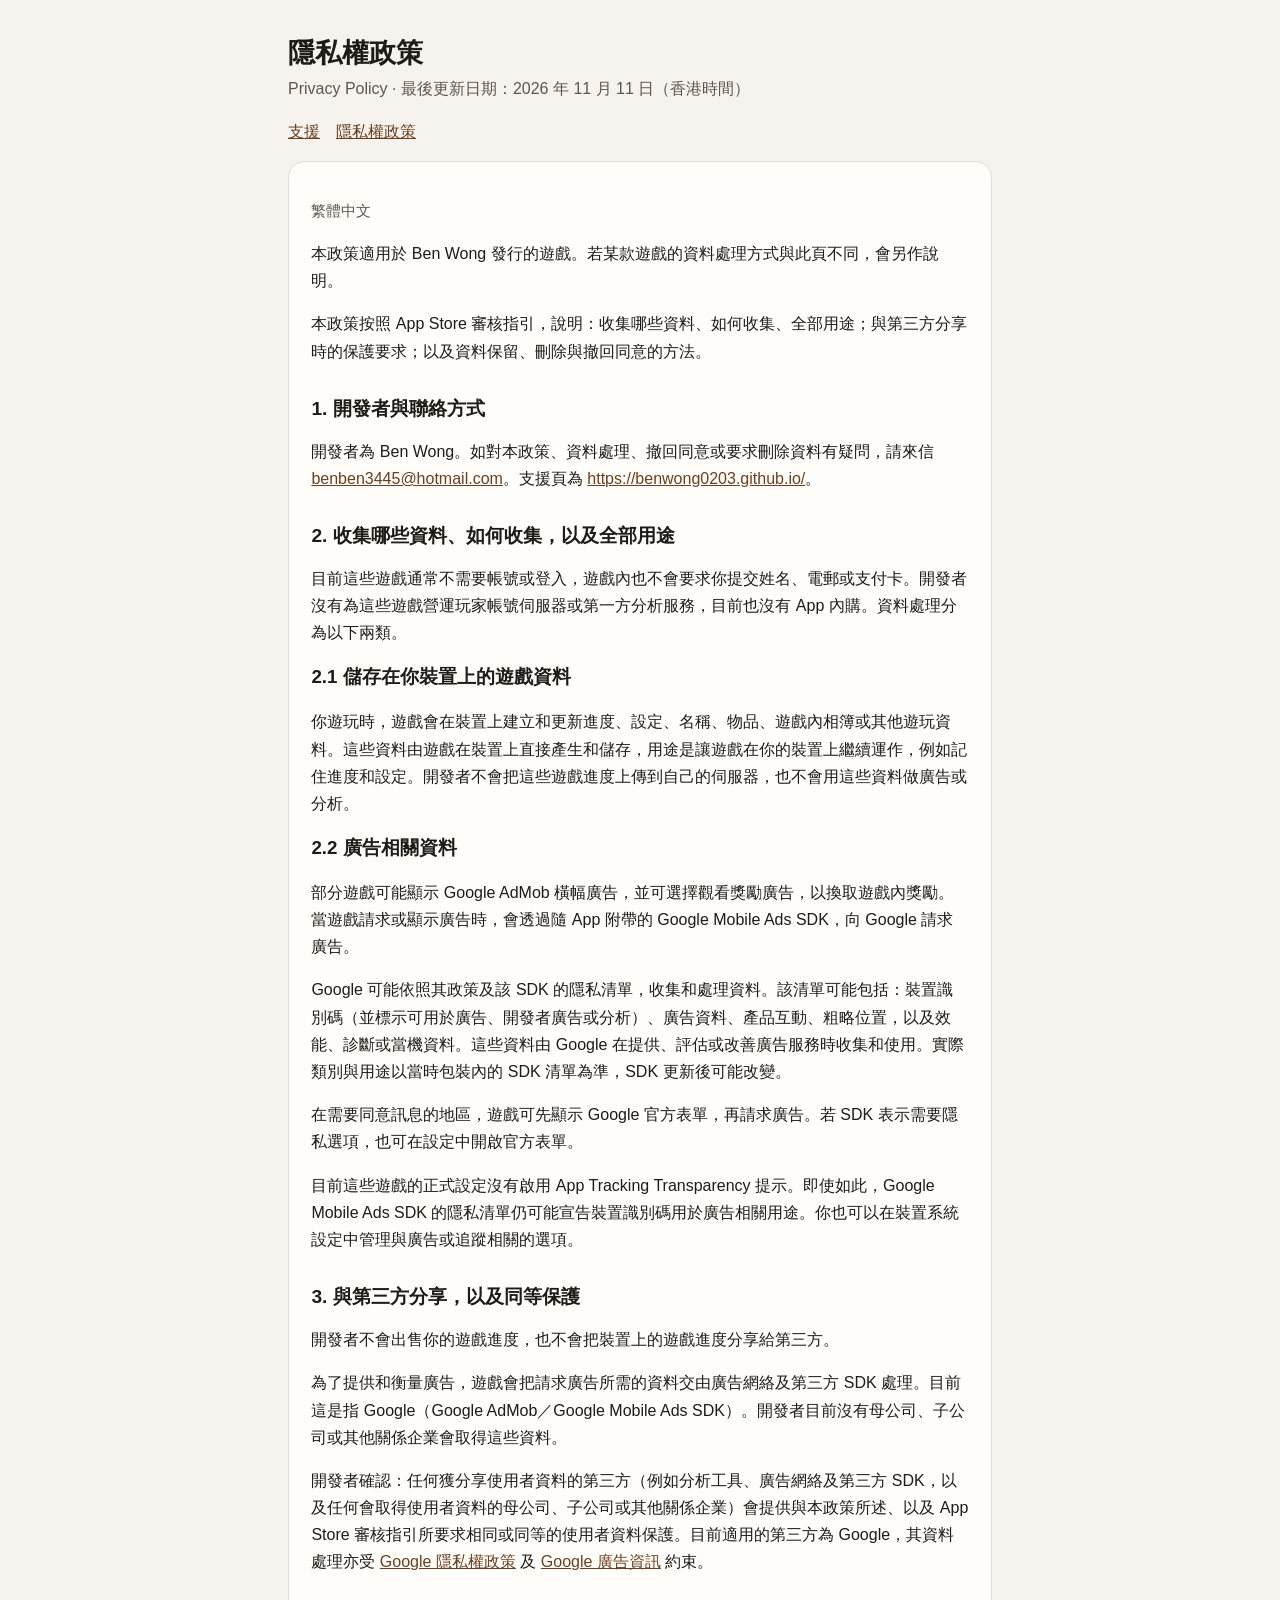
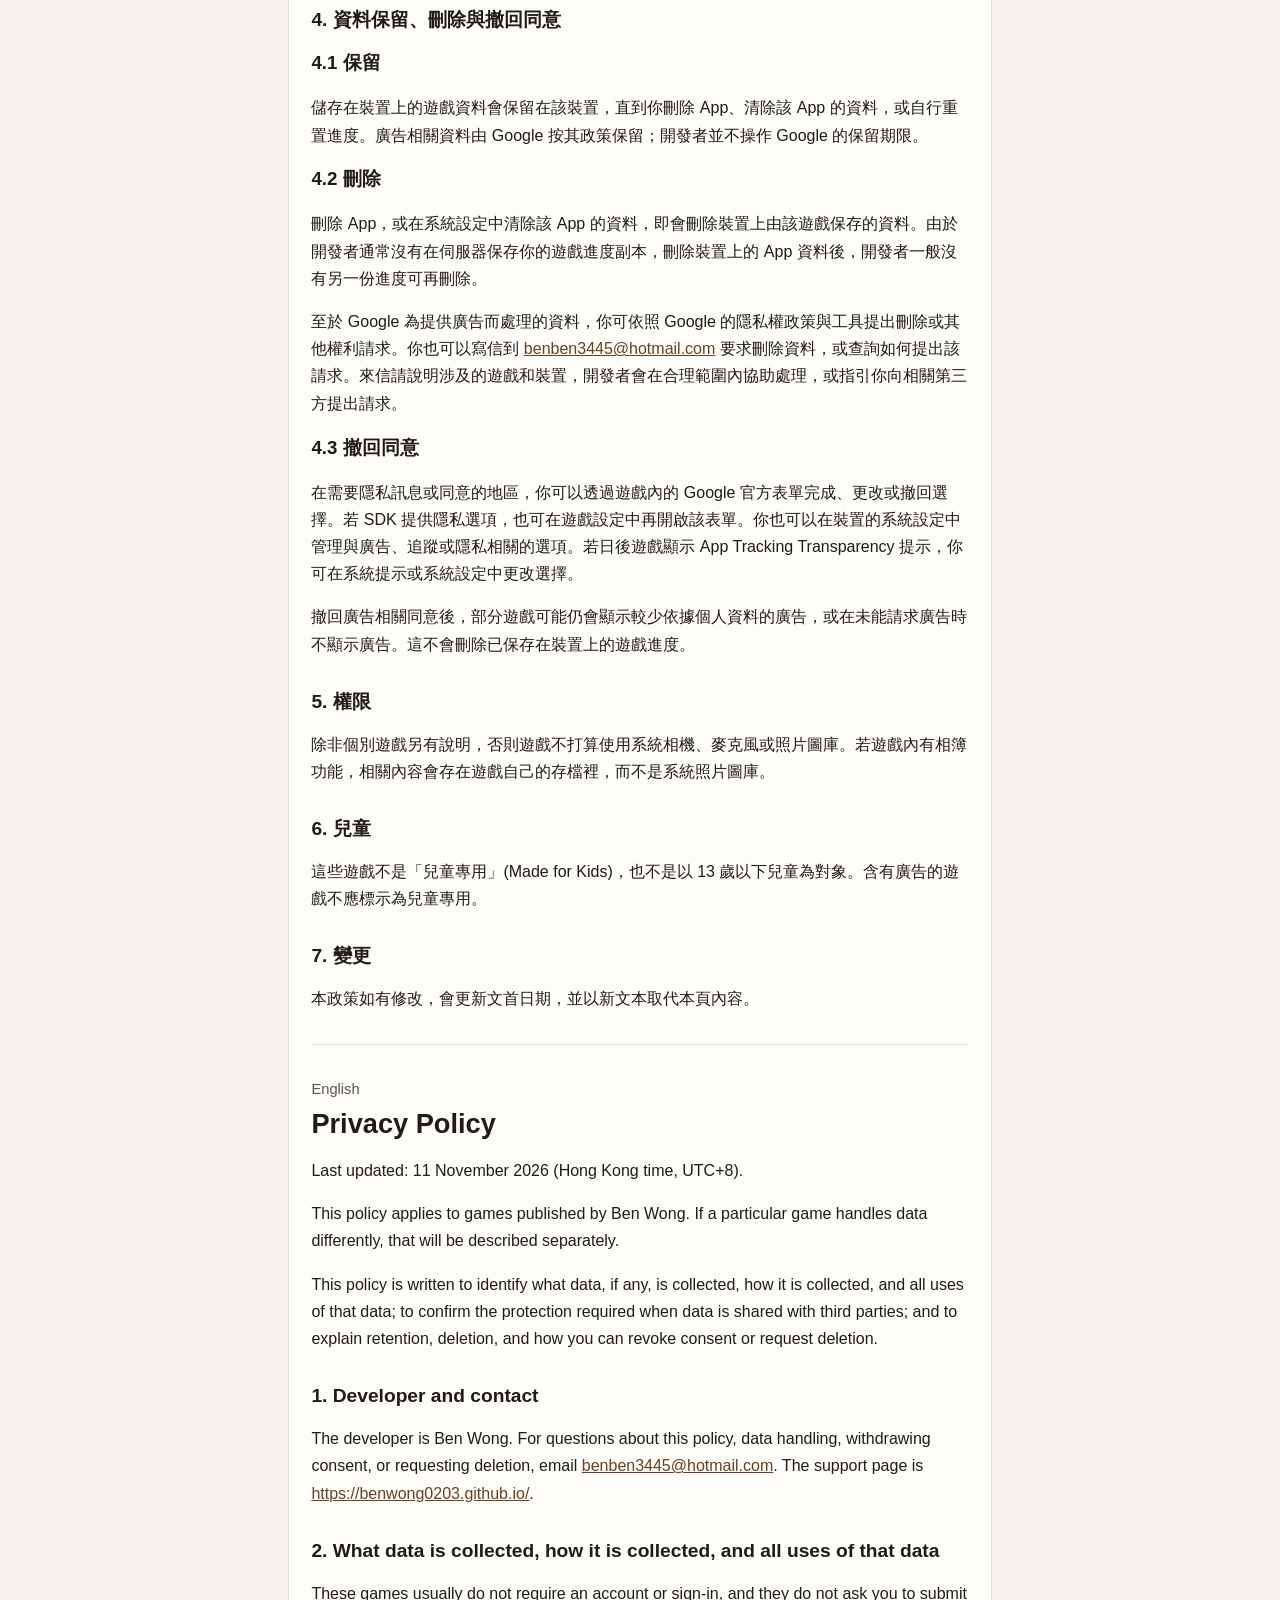
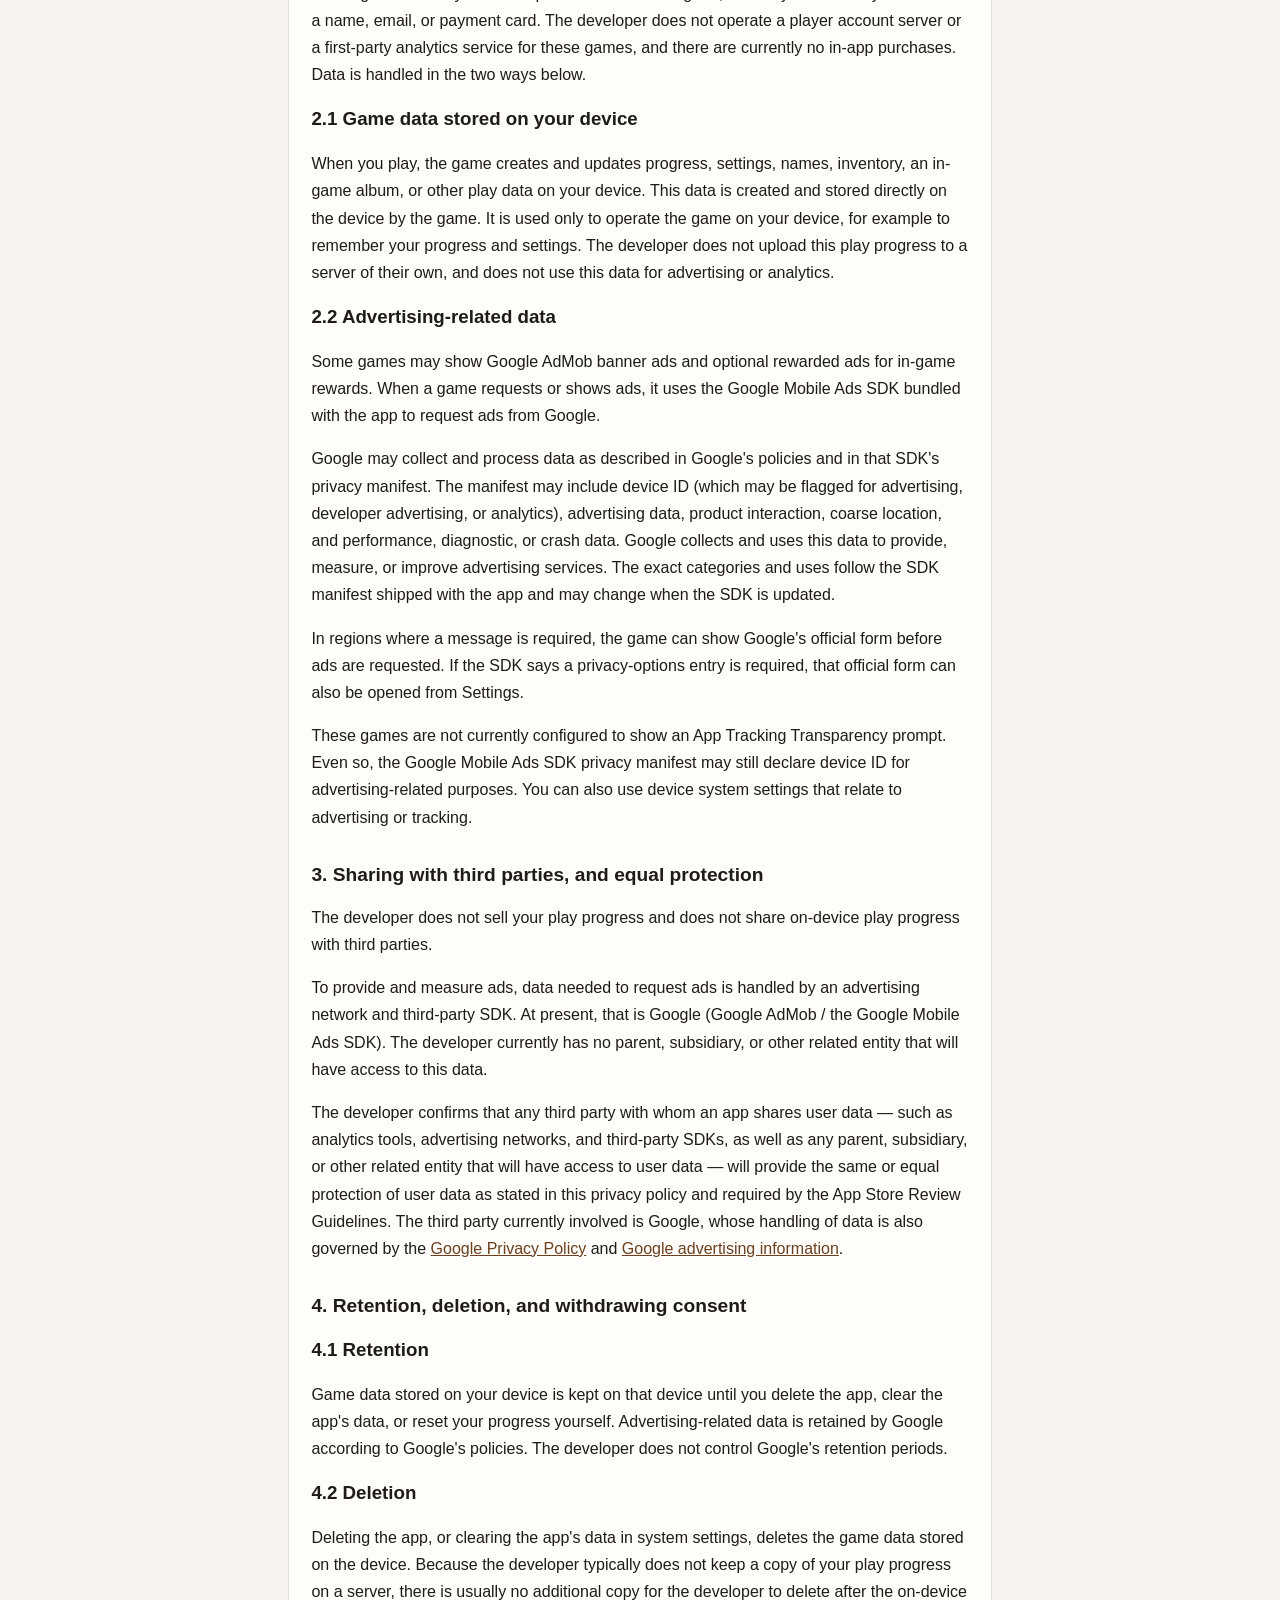
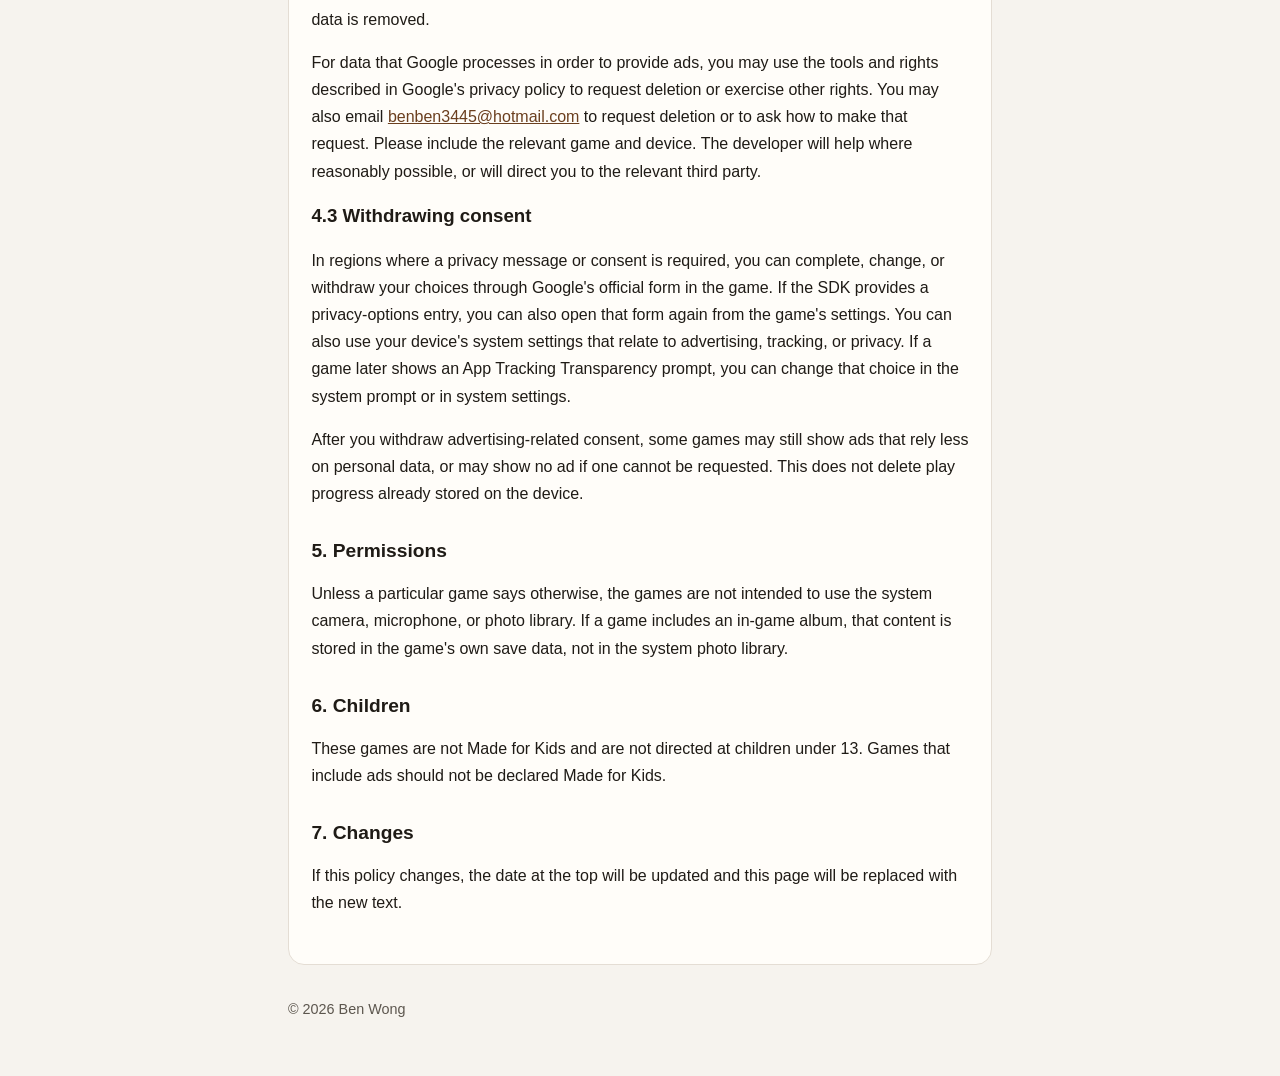
==== commit 1b7cc85a: "Remove internal planning language from the public support and privacy pages" ====
--- a/privacy/index.html
+++ b/privacy/index.html
@@ -18,7 +18,7 @@
   </header>
   <main>
     <p class="lang">繁體中文</p>
-    <p>本政策適用於 Ben Wong 發行的遊戲。之後如有新遊戲，也會使用本頁，網址維持不變。若某款遊戲的資料處理方式與此頁不同，會另作說明。</p>
+    <p>本政策適用於 Ben Wong 發行的遊戲。若某款遊戲的資料處理方式與此頁不同，會另作說明。</p>
     <p>本政策按照 App Store 審核指引，說明：收集哪些資料、如何收集、全部用途；與第三方分享時的保護要求；以及資料保留、刪除與撤回同意的方法。</p>
 
     <h2>1. 開發者與聯絡方式</h2>
@@ -56,14 +56,14 @@
     <p>這些遊戲不是「兒童專用」(Made for Kids)，也不是以 13 歲以下兒童為對象。含有廣告的遊戲不應標示為兒童專用。</p>
 
     <h2>7. 變更</h2>
-    <p>本政策如有修改，會更新文首日期，並以新文本取代本頁內容。本頁將繼續作為所有適用遊戲的共用隱私權政策網址。</p>
+    <p>本政策如有修改，會更新文首日期，並以新文本取代本頁內容。</p>
 
     <hr>
 
     <p class="lang">English</p>
     <h1>Privacy Policy</h1>
     <p>Last updated: 11 November 2026 (Hong Kong time, UTC+8).</p>
-    <p>This policy applies to games published by Ben Wong. Future games will use the same page, and the address will stay the same. If a particular game handles data differently, that will be described separately.</p>
+    <p>This policy applies to games published by Ben Wong. If a particular game handles data differently, that will be described separately.</p>
     <p>This policy is written to identify what data, if any, is collected, how it is collected, and all uses of that data; to confirm the protection required when data is shared with third parties; and to explain retention, deletion, and how you can revoke consent or request deletion.</p>
 
     <h2>1. Developer and contact</h2>
@@ -101,7 +101,7 @@
     <p>These games are not Made for Kids and are not directed at children under 13. Games that include ads should not be declared Made for Kids.</p>
 
     <h2>7. Changes</h2>
-    <p>If this policy changes, the date at the top will be updated and this page will be replaced with the new text. This page will remain the shared privacy policy address for the applicable games.</p>
+    <p>If this policy changes, the date at the top will be updated and this page will be replaced with the new text. </p>
   </main>
   <footer>
     <p>© 2026 Ben Wong</p>
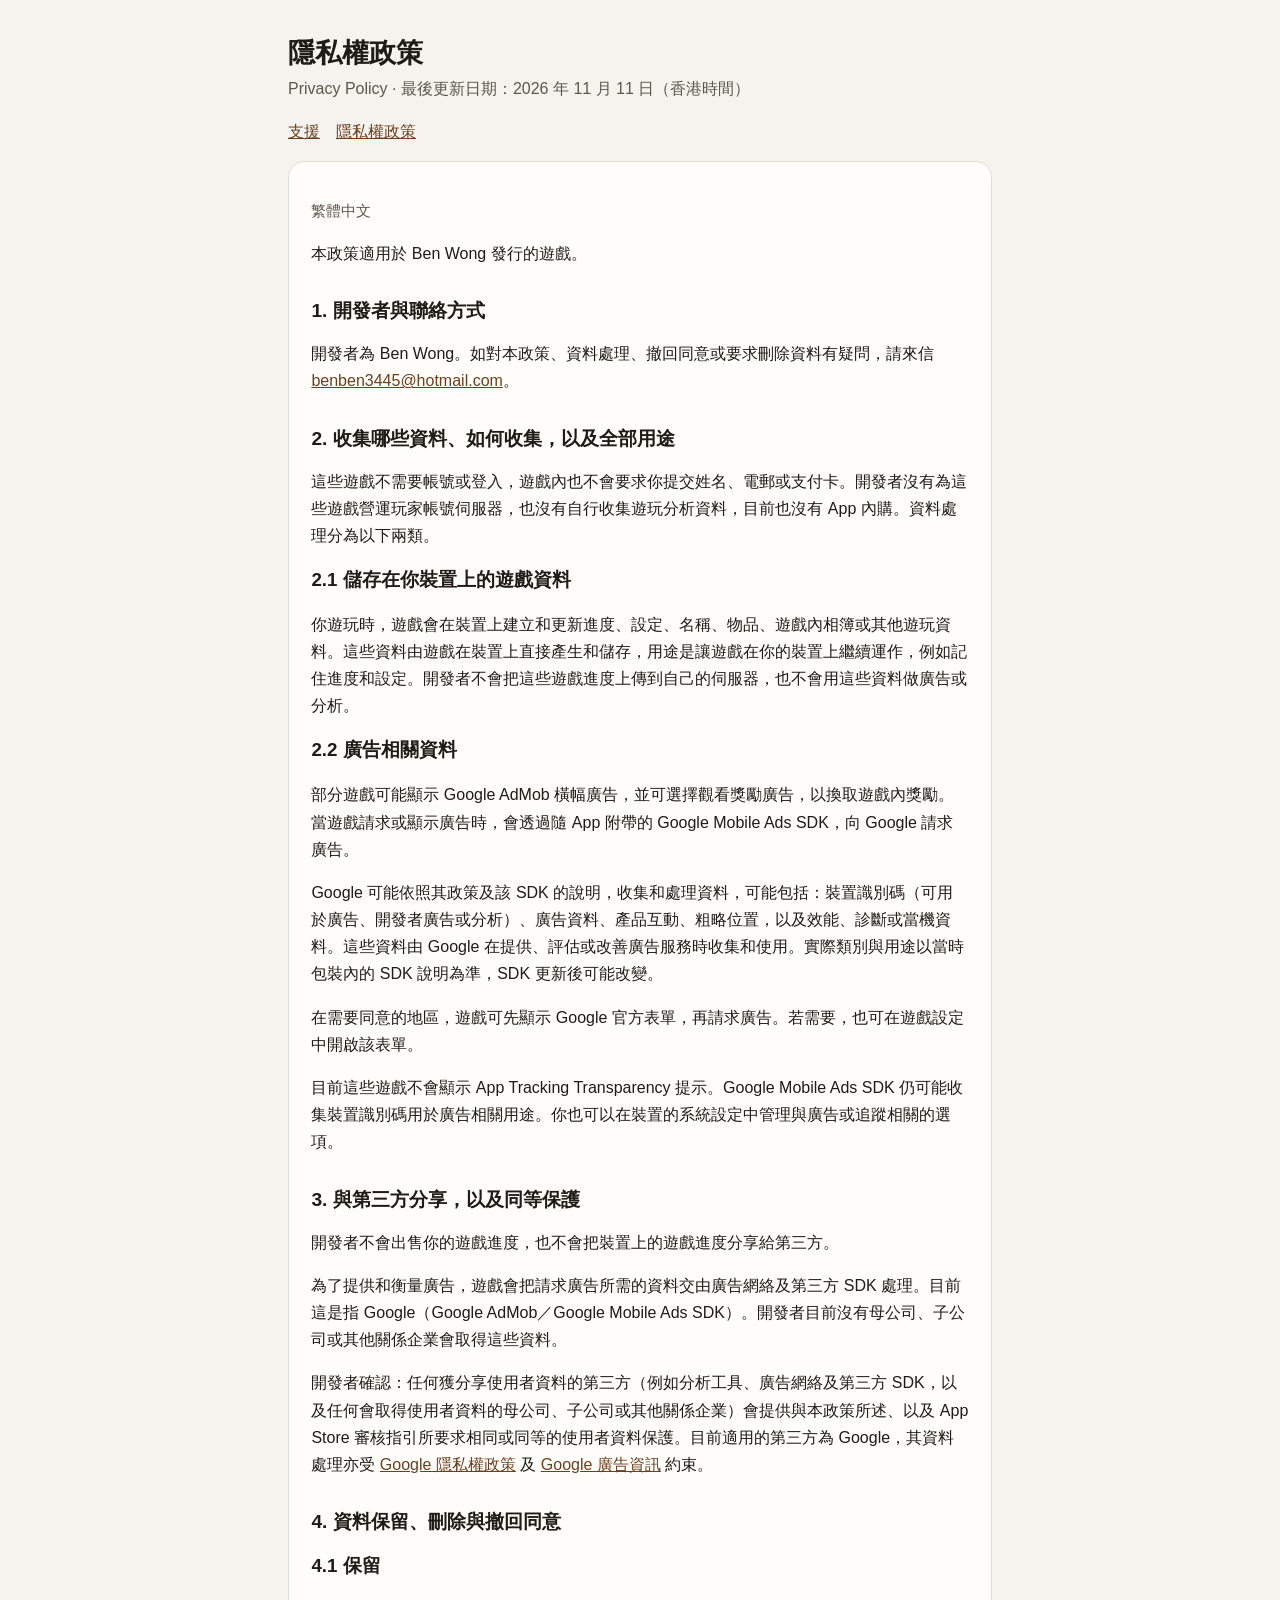
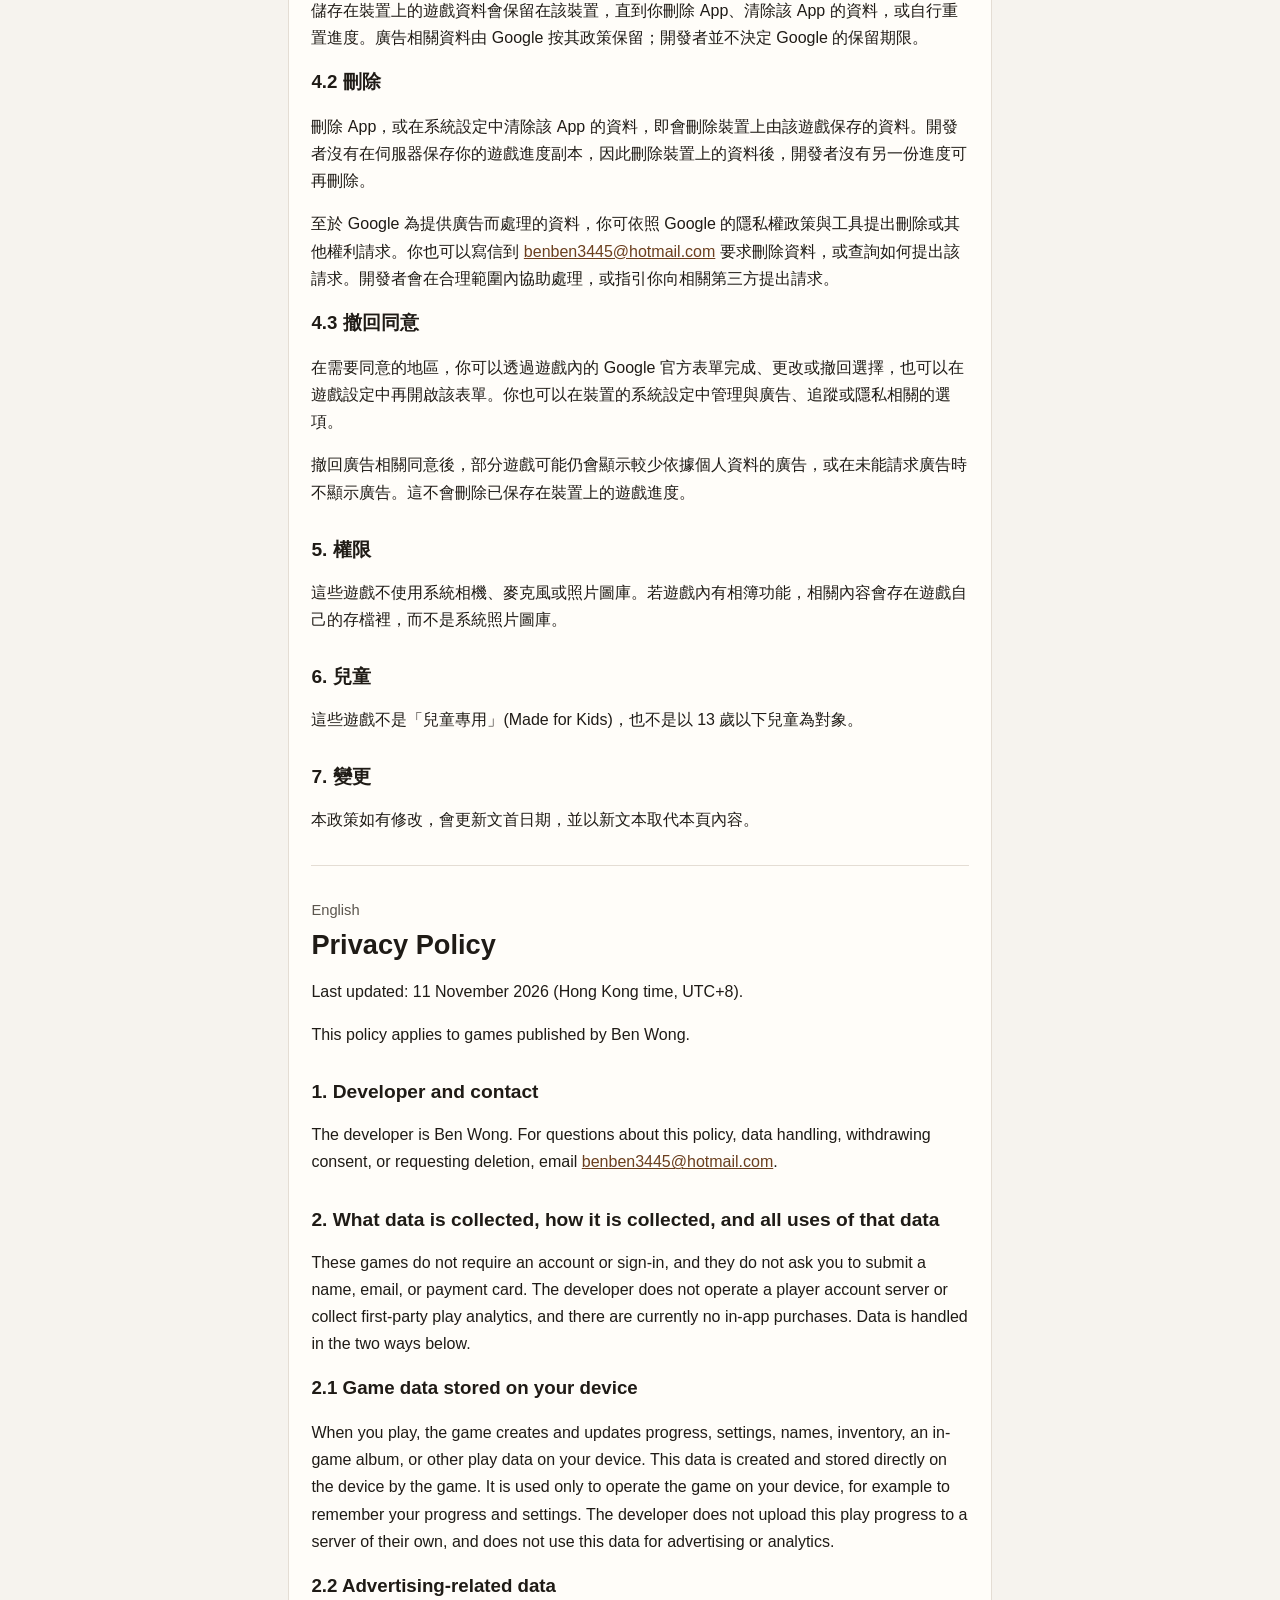
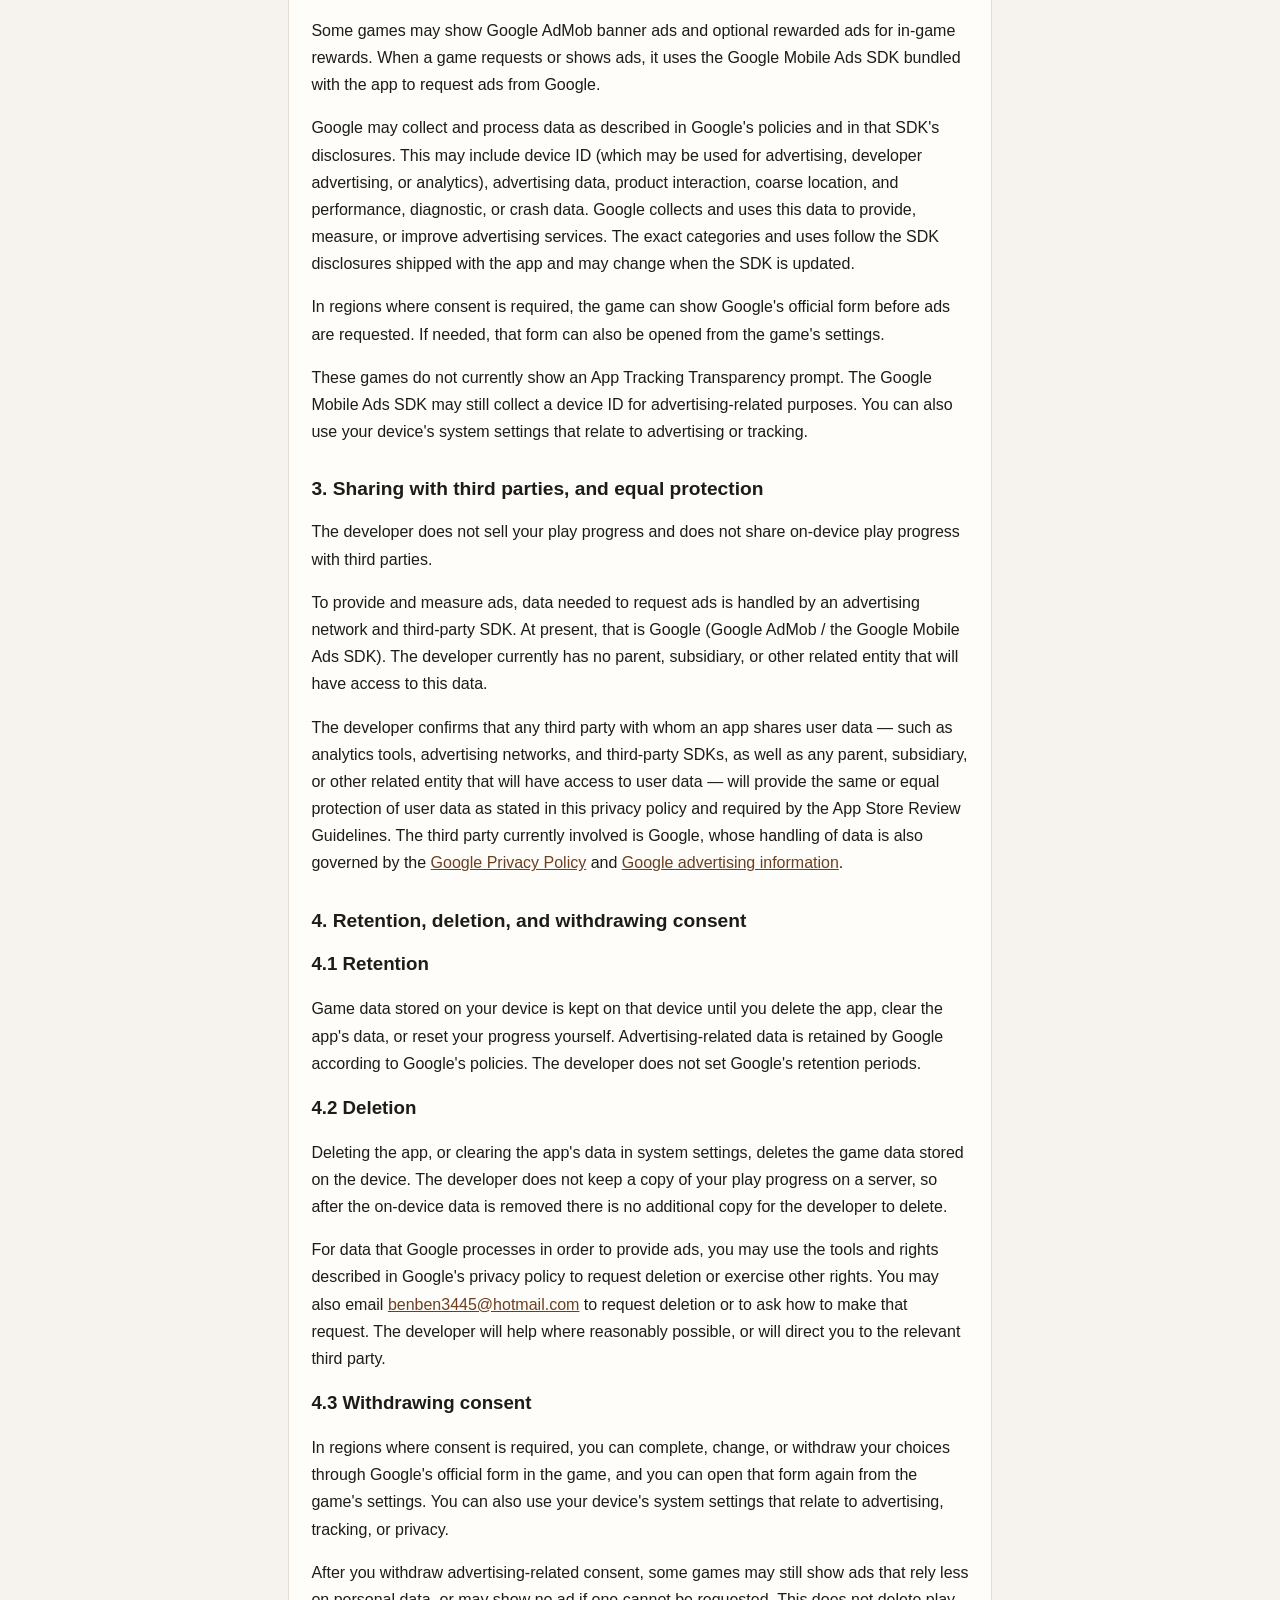
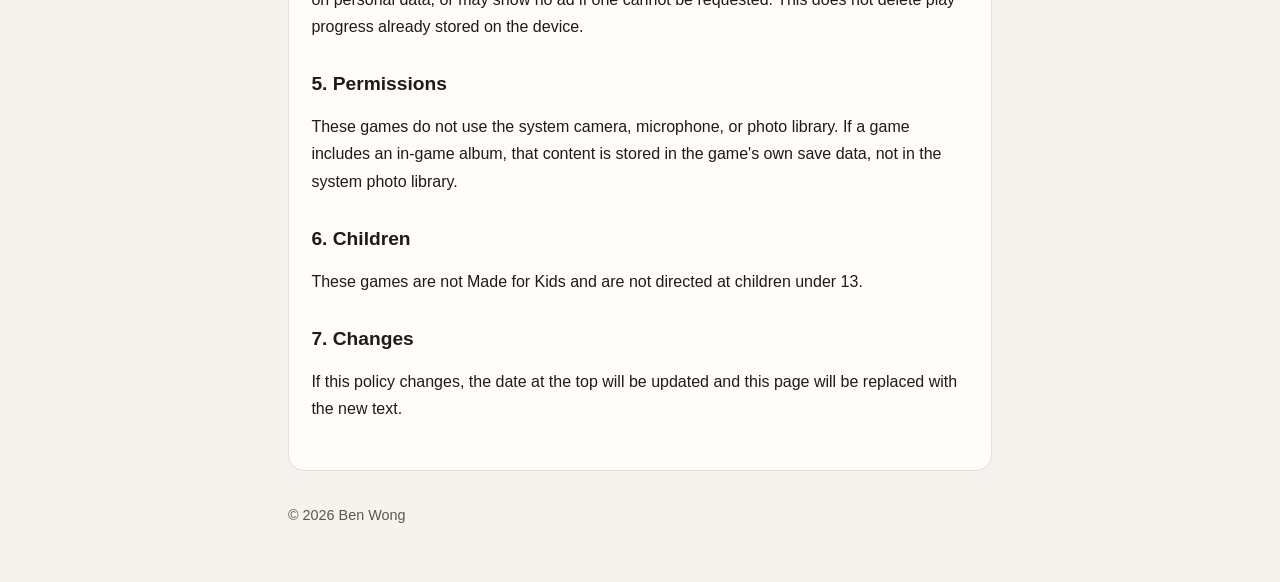
==== commit 5d638ed6: "Remove internal and speculative wording from the public privacy policy Keep only player-facing facts" ====
--- a/privacy/index.html
+++ b/privacy/index.html
@@ -18,21 +18,20 @@
   </header>
   <main>
     <p class="lang">繁體中文</p>
-    <p>本政策適用於 Ben Wong 發行的遊戲。若某款遊戲的資料處理方式與此頁不同，會另作說明。</p>
-    <p>本政策按照 App Store 審核指引，說明：收集哪些資料、如何收集、全部用途；與第三方分享時的保護要求；以及資料保留、刪除與撤回同意的方法。</p>
+    <p>本政策適用於 Ben Wong 發行的遊戲。</p>
 
     <h2>1. 開發者與聯絡方式</h2>
-    <p>開發者為 Ben Wong。如對本政策、資料處理、撤回同意或要求刪除資料有疑問，請來信 <a href="mailto:benben3445@hotmail.com">benben3445@hotmail.com</a>。支援頁為 <a href="../">https://benwong0203.github.io/</a>。</p>
+    <p>開發者為 Ben Wong。如對本政策、資料處理、撤回同意或要求刪除資料有疑問，請來信 <a href="mailto:benben3445@hotmail.com">benben3445@hotmail.com</a>。</p>
 
     <h2>2. 收集哪些資料、如何收集，以及全部用途</h2>
-    <p>目前這些遊戲通常不需要帳號或登入，遊戲內也不會要求你提交姓名、電郵或支付卡。開發者沒有為這些遊戲營運玩家帳號伺服器或第一方分析服務，目前也沒有 App 內購。資料處理分為以下兩類。</p>
+    <p>這些遊戲不需要帳號或登入，遊戲內也不會要求你提交姓名、電郵或支付卡。開發者沒有為這些遊戲營運玩家帳號伺服器，也沒有自行收集遊玩分析資料，目前也沒有 App 內購。資料處理分為以下兩類。</p>
     <h3>2.1 儲存在你裝置上的遊戲資料</h3>
     <p>你遊玩時，遊戲會在裝置上建立和更新進度、設定、名稱、物品、遊戲內相簿或其他遊玩資料。這些資料由遊戲在裝置上直接產生和儲存，用途是讓遊戲在你的裝置上繼續運作，例如記住進度和設定。開發者不會把這些遊戲進度上傳到自己的伺服器，也不會用這些資料做廣告或分析。</p>
     <h3>2.2 廣告相關資料</h3>
     <p>部分遊戲可能顯示 Google AdMob 橫幅廣告，並可選擇觀看獎勵廣告，以換取遊戲內獎勵。當遊戲請求或顯示廣告時，會透過隨 App 附帶的 Google Mobile Ads SDK，向 Google 請求廣告。</p>
-    <p>Google 可能依照其政策及該 SDK 的隱私清單，收集和處理資料。該清單可能包括：裝置識別碼（並標示可用於廣告、開發者廣告或分析）、廣告資料、產品互動、粗略位置，以及效能、診斷或當機資料。這些資料由 Google 在提供、評估或改善廣告服務時收集和使用。實際類別與用途以當時包裝內的 SDK 清單為準，SDK 更新後可能改變。</p>
-    <p>在需要同意訊息的地區，遊戲可先顯示 Google 官方表單，再請求廣告。若 SDK 表示需要隱私選項，也可在設定中開啟官方表單。</p>
-    <p>目前這些遊戲的正式設定沒有啟用 App Tracking Transparency 提示。即使如此，Google Mobile Ads SDK 的隱私清單仍可能宣告裝置識別碼用於廣告相關用途。你也可以在裝置系統設定中管理與廣告或追蹤相關的選項。</p>
+    <p>Google 可能依照其政策及該 SDK 的說明，收集和處理資料，可能包括：裝置識別碼（可用於廣告、開發者廣告或分析）、廣告資料、產品互動、粗略位置，以及效能、診斷或當機資料。這些資料由 Google 在提供、評估或改善廣告服務時收集和使用。實際類別與用途以當時包裝內的 SDK 說明為準，SDK 更新後可能改變。</p>
+    <p>在需要同意的地區，遊戲可先顯示 Google 官方表單，再請求廣告。若需要，也可在遊戲設定中開啟該表單。</p>
+    <p>目前這些遊戲不會顯示 App Tracking Transparency 提示。Google Mobile Ads SDK 仍可能收集裝置識別碼用於廣告相關用途。你也可以在裝置的系統設定中管理與廣告或追蹤相關的選項。</p>
 
     <h2>3. 與第三方分享，以及同等保護</h2>
     <p>開發者不會出售你的遊戲進度，也不會把裝置上的遊戲進度分享給第三方。</p>
@@ -41,19 +40,19 @@
 
     <h2>4. 資料保留、刪除與撤回同意</h2>
     <h3>4.1 保留</h3>
-    <p>儲存在裝置上的遊戲資料會保留在該裝置，直到你刪除 App、清除該 App 的資料，或自行重置進度。廣告相關資料由 Google 按其政策保留；開發者並不操作 Google 的保留期限。</p>
+    <p>儲存在裝置上的遊戲資料會保留在該裝置，直到你刪除 App、清除該 App 的資料，或自行重置進度。廣告相關資料由 Google 按其政策保留；開發者並不決定 Google 的保留期限。</p>
     <h3>4.2 刪除</h3>
-    <p>刪除 App，或在系統設定中清除該 App 的資料，即會刪除裝置上由該遊戲保存的資料。由於開發者通常沒有在伺服器保存你的遊戲進度副本，刪除裝置上的 App 資料後，開發者一般沒有另一份進度可再刪除。</p>
-    <p>至於 Google 為提供廣告而處理的資料，你可依照 Google 的隱私權政策與工具提出刪除或其他權利請求。你也可以寫信到 <a href="mailto:benben3445@hotmail.com">benben3445@hotmail.com</a> 要求刪除資料，或查詢如何提出該請求。來信請說明涉及的遊戲和裝置，開發者會在合理範圍內協助處理，或指引你向相關第三方提出請求。</p>
+    <p>刪除 App，或在系統設定中清除該 App 的資料，即會刪除裝置上由該遊戲保存的資料。開發者沒有在伺服器保存你的遊戲進度副本，因此刪除裝置上的資料後，開發者沒有另一份進度可再刪除。</p>
+    <p>至於 Google 為提供廣告而處理的資料，你可依照 Google 的隱私權政策與工具提出刪除或其他權利請求。你也可以寫信到 <a href="mailto:benben3445@hotmail.com">benben3445@hotmail.com</a> 要求刪除資料，或查詢如何提出該請求。開發者會在合理範圍內協助處理，或指引你向相關第三方提出請求。</p>
     <h3>4.3 撤回同意</h3>
-    <p>在需要隱私訊息或同意的地區，你可以透過遊戲內的 Google 官方表單完成、更改或撤回選擇。若 SDK 提供隱私選項，也可在遊戲設定中再開啟該表單。你也可以在裝置的系統設定中管理與廣告、追蹤或隱私相關的選項。若日後遊戲顯示 App Tracking Transparency 提示，你可在系統提示或系統設定中更改選擇。</p>
+    <p>在需要同意的地區，你可以透過遊戲內的 Google 官方表單完成、更改或撤回選擇，也可以在遊戲設定中再開啟該表單。你也可以在裝置的系統設定中管理與廣告、追蹤或隱私相關的選項。</p>
     <p>撤回廣告相關同意後，部分遊戲可能仍會顯示較少依據個人資料的廣告，或在未能請求廣告時不顯示廣告。這不會刪除已保存在裝置上的遊戲進度。</p>
 
     <h2>5. 權限</h2>
-    <p>除非個別遊戲另有說明，否則遊戲不打算使用系統相機、麥克風或照片圖庫。若遊戲內有相簿功能，相關內容會存在遊戲自己的存檔裡，而不是系統照片圖庫。</p>
+    <p>這些遊戲不使用系統相機、麥克風或照片圖庫。若遊戲內有相簿功能，相關內容會存在遊戲自己的存檔裡，而不是系統照片圖庫。</p>
 
     <h2>6. 兒童</h2>
-    <p>這些遊戲不是「兒童專用」(Made for Kids)，也不是以 13 歲以下兒童為對象。含有廣告的遊戲不應標示為兒童專用。</p>
+    <p>這些遊戲不是「兒童專用」(Made for Kids)，也不是以 13 歲以下兒童為對象。</p>
 
     <h2>7. 變更</h2>
     <p>本政策如有修改，會更新文首日期，並以新文本取代本頁內容。</p>
@@ -63,21 +62,20 @@
     <p class="lang">English</p>
     <h1>Privacy Policy</h1>
     <p>Last updated: 11 November 2026 (Hong Kong time, UTC+8).</p>
-    <p>This policy applies to games published by Ben Wong. If a particular game handles data differently, that will be described separately.</p>
-    <p>This policy is written to identify what data, if any, is collected, how it is collected, and all uses of that data; to confirm the protection required when data is shared with third parties; and to explain retention, deletion, and how you can revoke consent or request deletion.</p>
+    <p>This policy applies to games published by Ben Wong.</p>
 
     <h2>1. Developer and contact</h2>
-    <p>The developer is Ben Wong. For questions about this policy, data handling, withdrawing consent, or requesting deletion, email <a href="mailto:benben3445@hotmail.com">benben3445@hotmail.com</a>. The support page is <a href="../">https://benwong0203.github.io/</a>.</p>
+    <p>The developer is Ben Wong. For questions about this policy, data handling, withdrawing consent, or requesting deletion, email <a href="mailto:benben3445@hotmail.com">benben3445@hotmail.com</a>.</p>
 
     <h2>2. What data is collected, how it is collected, and all uses of that data</h2>
-    <p>These games usually do not require an account or sign-in, and they do not ask you to submit a name, email, or payment card. The developer does not operate a player account server or a first-party analytics service for these games, and there are currently no in-app purchases. Data is handled in the two ways below.</p>
+    <p>These games do not require an account or sign-in, and they do not ask you to submit a name, email, or payment card. The developer does not operate a player account server or collect first-party play analytics, and there are currently no in-app purchases. Data is handled in the two ways below.</p>
     <h3>2.1 Game data stored on your device</h3>
     <p>When you play, the game creates and updates progress, settings, names, inventory, an in-game album, or other play data on your device. This data is created and stored directly on the device by the game. It is used only to operate the game on your device, for example to remember your progress and settings. The developer does not upload this play progress to a server of their own, and does not use this data for advertising or analytics.</p>
     <h3>2.2 Advertising-related data</h3>
     <p>Some games may show Google AdMob banner ads and optional rewarded ads for in-game rewards. When a game requests or shows ads, it uses the Google Mobile Ads SDK bundled with the app to request ads from Google.</p>
-    <p>Google may collect and process data as described in Google's policies and in that SDK's privacy manifest. The manifest may include device ID (which may be flagged for advertising, developer advertising, or analytics), advertising data, product interaction, coarse location, and performance, diagnostic, or crash data. Google collects and uses this data to provide, measure, or improve advertising services. The exact categories and uses follow the SDK manifest shipped with the app and may change when the SDK is updated.</p>
-    <p>In regions where a message is required, the game can show Google's official form before ads are requested. If the SDK says a privacy-options entry is required, that official form can also be opened from Settings.</p>
-    <p>These games are not currently configured to show an App Tracking Transparency prompt. Even so, the Google Mobile Ads SDK privacy manifest may still declare device ID for advertising-related purposes. You can also use device system settings that relate to advertising or tracking.</p>
+    <p>Google may collect and process data as described in Google's policies and in that SDK's disclosures. This may include device ID (which may be used for advertising, developer advertising, or analytics), advertising data, product interaction, coarse location, and performance, diagnostic, or crash data. Google collects and uses this data to provide, measure, or improve advertising services. The exact categories and uses follow the SDK disclosures shipped with the app and may change when the SDK is updated.</p>
+    <p>In regions where consent is required, the game can show Google's official form before ads are requested. If needed, that form can also be opened from the game's settings.</p>
+    <p>These games do not currently show an App Tracking Transparency prompt. The Google Mobile Ads SDK may still collect a device ID for advertising-related purposes. You can also use your device's system settings that relate to advertising or tracking.</p>
 
     <h2>3. Sharing with third parties, and equal protection</h2>
     <p>The developer does not sell your play progress and does not share on-device play progress with third parties.</p>
@@ -86,22 +84,22 @@
 
     <h2>4. Retention, deletion, and withdrawing consent</h2>
     <h3>4.1 Retention</h3>
-    <p>Game data stored on your device is kept on that device until you delete the app, clear the app's data, or reset your progress yourself. Advertising-related data is retained by Google according to Google's policies. The developer does not control Google's retention periods.</p>
+    <p>Game data stored on your device is kept on that device until you delete the app, clear the app's data, or reset your progress yourself. Advertising-related data is retained by Google according to Google's policies. The developer does not set Google's retention periods.</p>
     <h3>4.2 Deletion</h3>
-    <p>Deleting the app, or clearing the app's data in system settings, deletes the game data stored on the device. Because the developer typically does not keep a copy of your play progress on a server, there is usually no additional copy for the developer to delete after the on-device data is removed.</p>
-    <p>For data that Google processes in order to provide ads, you may use the tools and rights described in Google's privacy policy to request deletion or exercise other rights. You may also email <a href="mailto:benben3445@hotmail.com">benben3445@hotmail.com</a> to request deletion or to ask how to make that request. Please include the relevant game and device. The developer will help where reasonably possible, or will direct you to the relevant third party.</p>
+    <p>Deleting the app, or clearing the app's data in system settings, deletes the game data stored on the device. The developer does not keep a copy of your play progress on a server, so after the on-device data is removed there is no additional copy for the developer to delete.</p>
+    <p>For data that Google processes in order to provide ads, you may use the tools and rights described in Google's privacy policy to request deletion or exercise other rights. You may also email <a href="mailto:benben3445@hotmail.com">benben3445@hotmail.com</a> to request deletion or to ask how to make that request. The developer will help where reasonably possible, or will direct you to the relevant third party.</p>
     <h3>4.3 Withdrawing consent</h3>
-    <p>In regions where a privacy message or consent is required, you can complete, change, or withdraw your choices through Google's official form in the game. If the SDK provides a privacy-options entry, you can also open that form again from the game's settings. You can also use your device's system settings that relate to advertising, tracking, or privacy. If a game later shows an App Tracking Transparency prompt, you can change that choice in the system prompt or in system settings.</p>
+    <p>In regions where consent is required, you can complete, change, or withdraw your choices through Google's official form in the game, and you can open that form again from the game's settings. You can also use your device's system settings that relate to advertising, tracking, or privacy.</p>
     <p>After you withdraw advertising-related consent, some games may still show ads that rely less on personal data, or may show no ad if one cannot be requested. This does not delete play progress already stored on the device.</p>
 
     <h2>5. Permissions</h2>
-    <p>Unless a particular game says otherwise, the games are not intended to use the system camera, microphone, or photo library. If a game includes an in-game album, that content is stored in the game's own save data, not in the system photo library.</p>
+    <p>These games do not use the system camera, microphone, or photo library. If a game includes an in-game album, that content is stored in the game's own save data, not in the system photo library.</p>
 
     <h2>6. Children</h2>
-    <p>These games are not Made for Kids and are not directed at children under 13. Games that include ads should not be declared Made for Kids.</p>
+    <p>These games are not Made for Kids and are not directed at children under 13.</p>
 
     <h2>7. Changes</h2>
-    <p>If this policy changes, the date at the top will be updated and this page will be replaced with the new text. </p>
+    <p>If this policy changes, the date at the top will be updated and this page will be replaced with the new text.</p>
   </main>
   <footer>
     <p>© 2026 Ben Wong</p>
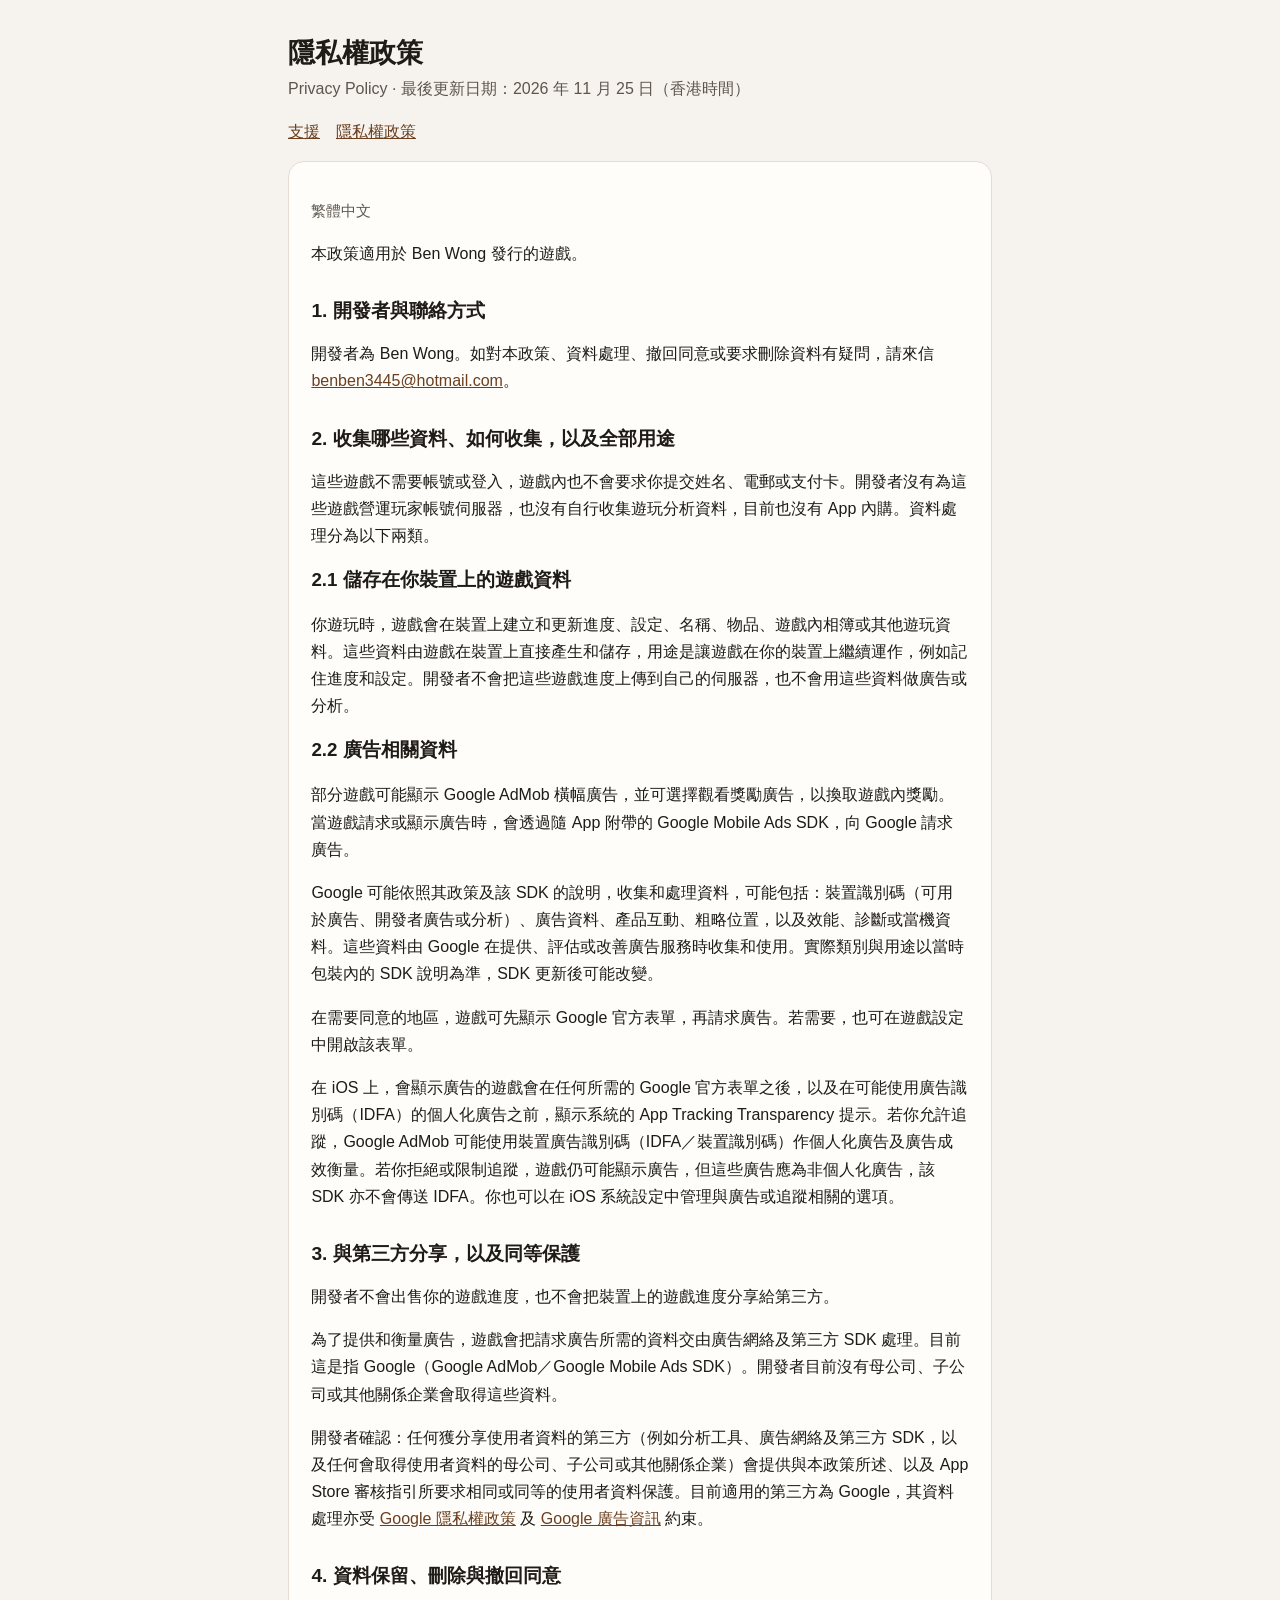
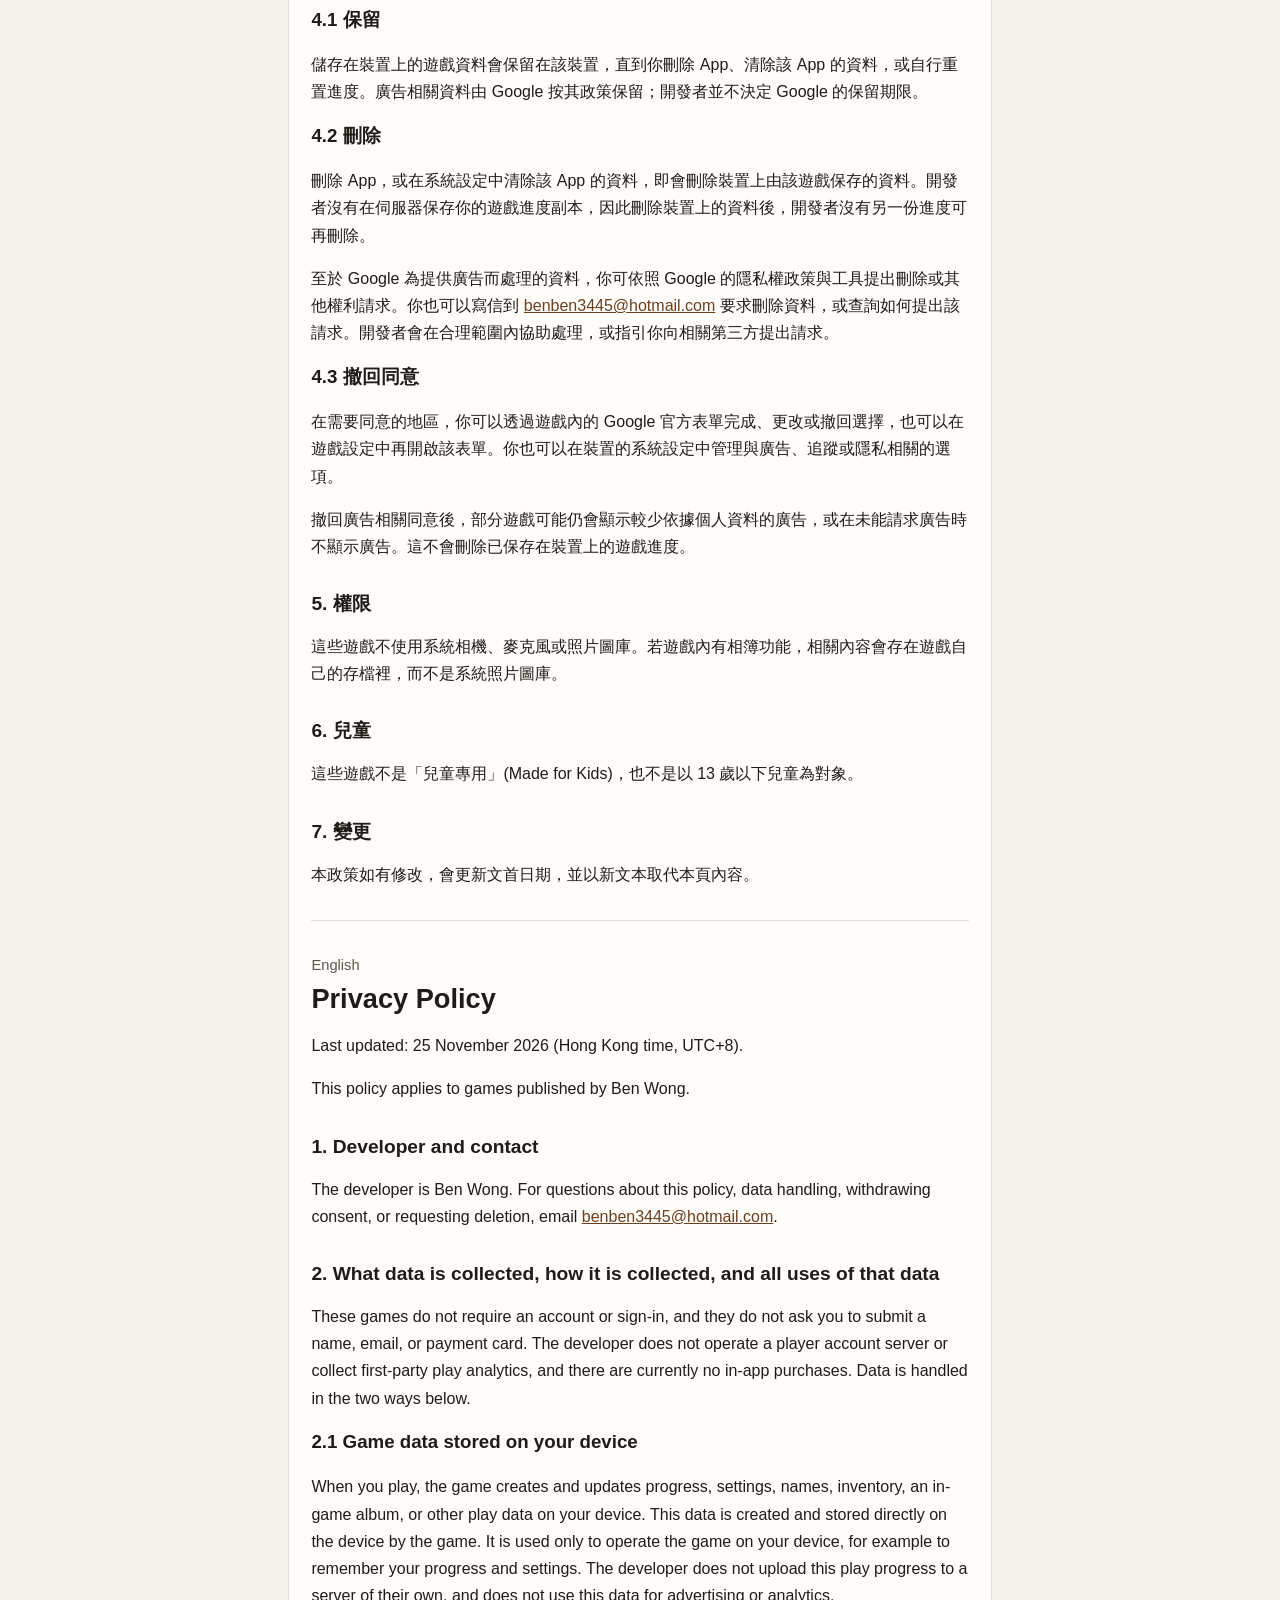
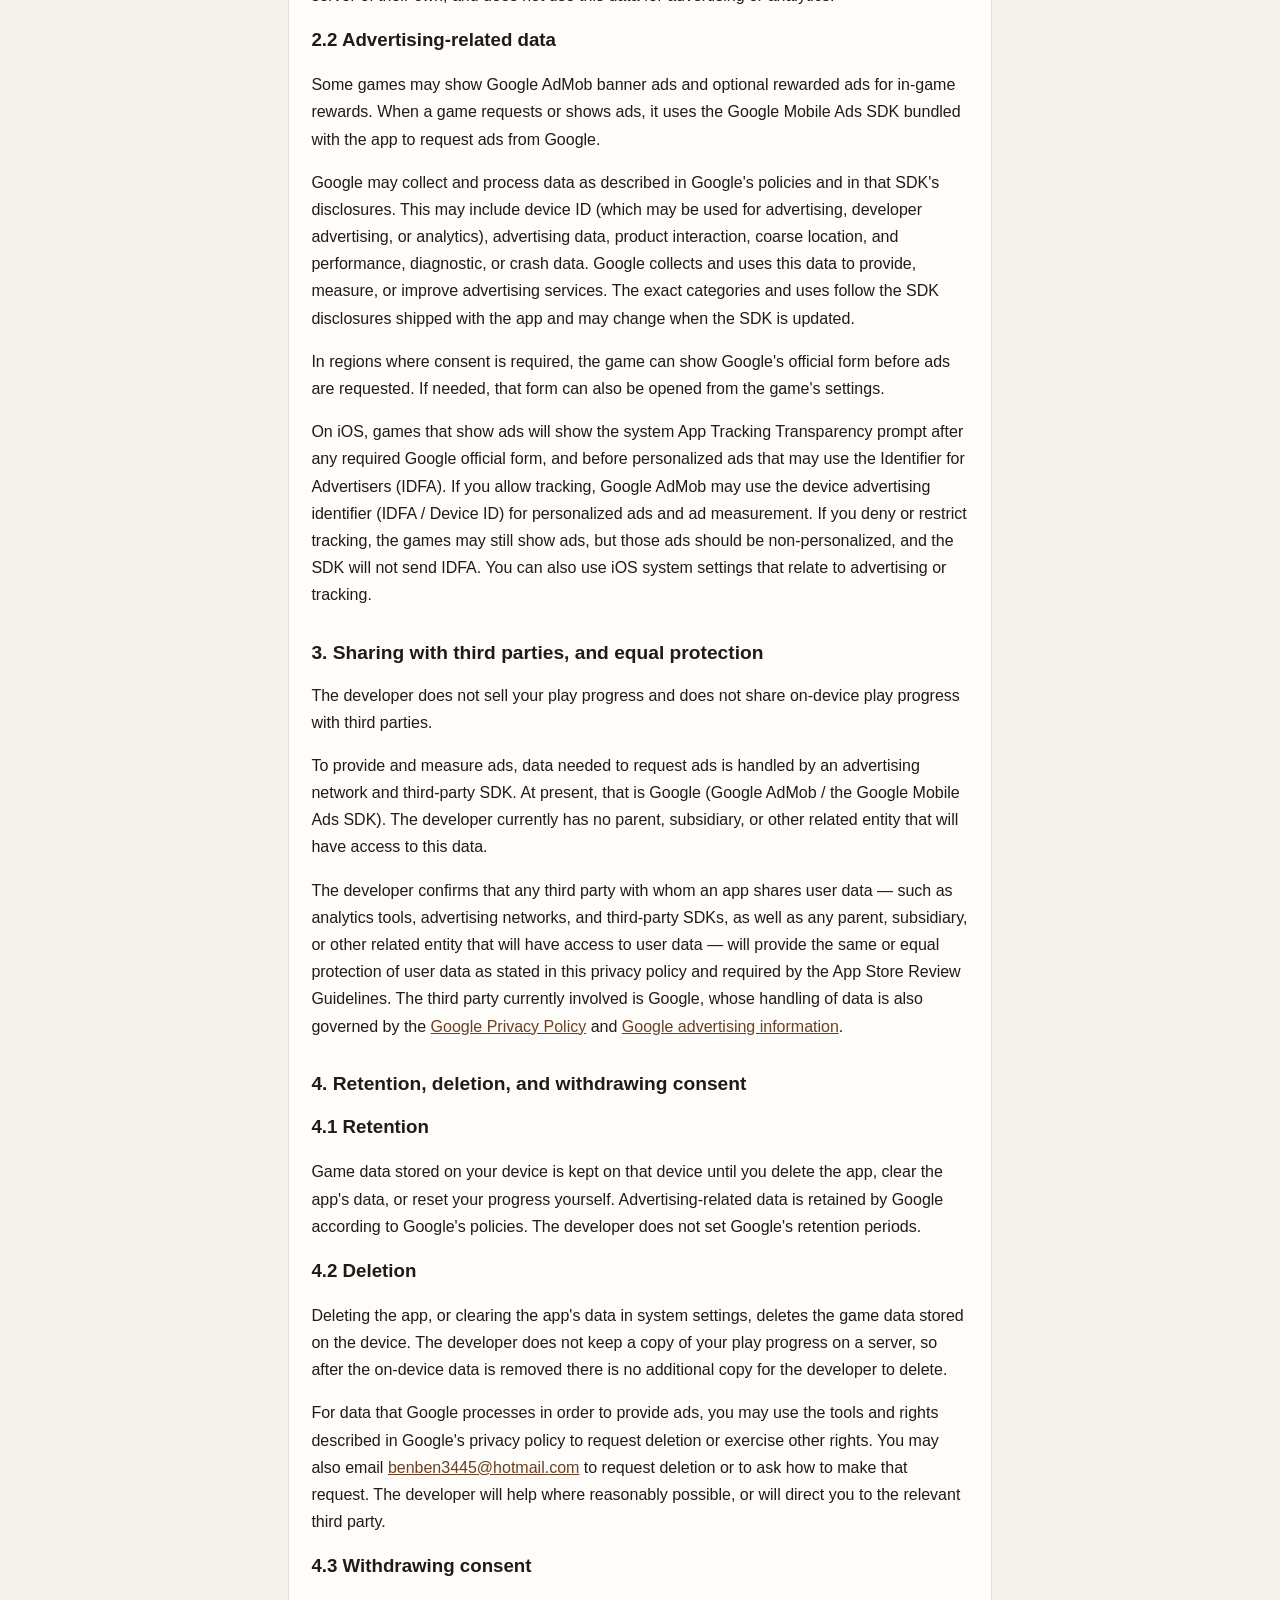
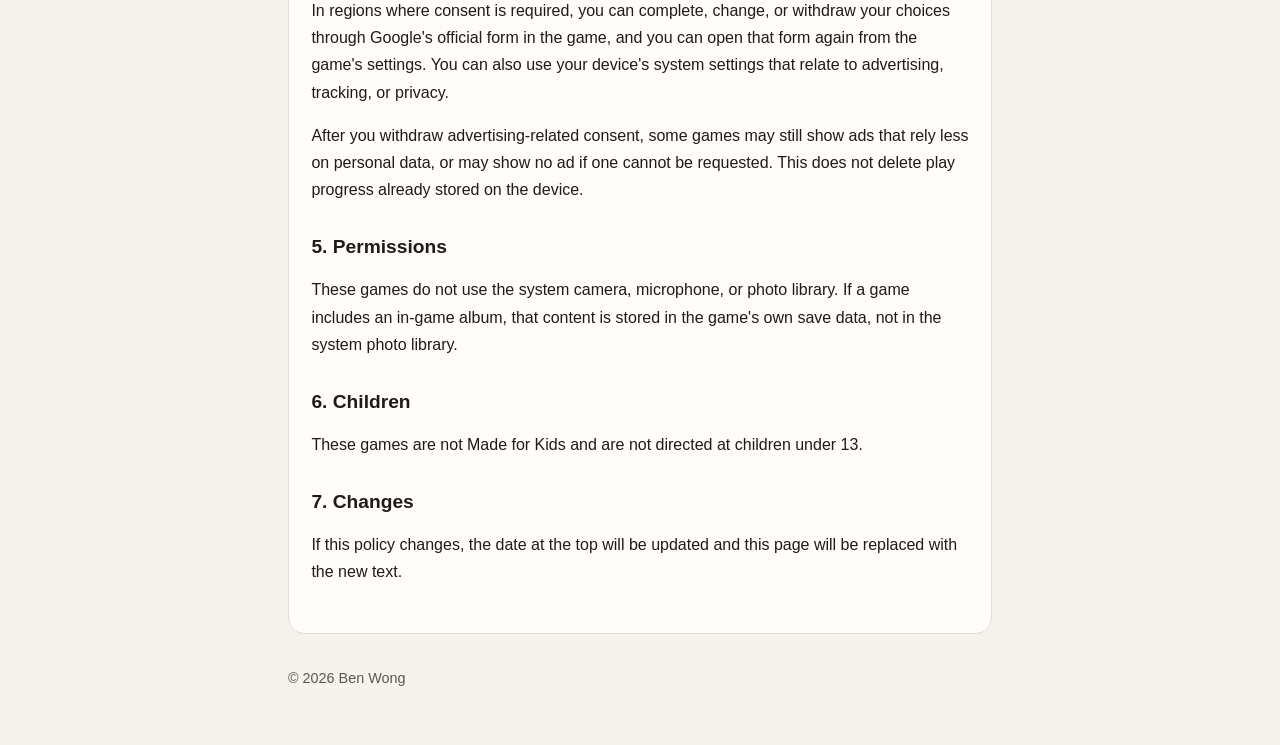
==== commit 903f5b21: "Update the public privacy policy for App Tracking Transparency Games that show ads will present the " ====
--- a/privacy/index.html
+++ b/privacy/index.html
@@ -10,7 +10,7 @@
 <body>
   <header>
     <h1>隱私權政策</h1>
-    <p>Privacy Policy · 最後更新日期：2026 年 11 月 11 日（香港時間）</p>
+    <p>Privacy Policy · 最後更新日期：2026 年 11 月 25 日（香港時間）</p>
     <nav>
       <a href="../">支援</a>
       <a href="./">隱私權政策</a>
@@ -31,7 +31,7 @@
     <p>部分遊戲可能顯示 Google AdMob 橫幅廣告，並可選擇觀看獎勵廣告，以換取遊戲內獎勵。當遊戲請求或顯示廣告時，會透過隨 App 附帶的 Google Mobile Ads SDK，向 Google 請求廣告。</p>
     <p>Google 可能依照其政策及該 SDK 的說明，收集和處理資料，可能包括：裝置識別碼（可用於廣告、開發者廣告或分析）、廣告資料、產品互動、粗略位置，以及效能、診斷或當機資料。這些資料由 Google 在提供、評估或改善廣告服務時收集和使用。實際類別與用途以當時包裝內的 SDK 說明為準，SDK 更新後可能改變。</p>
     <p>在需要同意的地區，遊戲可先顯示 Google 官方表單，再請求廣告。若需要，也可在遊戲設定中開啟該表單。</p>
-    <p>目前這些遊戲不會顯示 App Tracking Transparency 提示。Google Mobile Ads SDK 仍可能收集裝置識別碼用於廣告相關用途。你也可以在裝置的系統設定中管理與廣告或追蹤相關的選項。</p>
+    <p>在 iOS 上，會顯示廣告的遊戲會在任何所需的 Google 官方表單之後，以及在可能使用廣告識別碼（IDFA）的個人化廣告之前，顯示系統的 App Tracking Transparency 提示。若你允許追蹤，Google AdMob 可能使用裝置廣告識別碼（IDFA／裝置識別碼）作個人化廣告及廣告成效衡量。若你拒絕或限制追蹤，遊戲仍可能顯示廣告，但這些廣告應為非個人化廣告，該 SDK 亦不會傳送 IDFA。你也可以在 iOS 系統設定中管理與廣告或追蹤相關的選項。</p>
 
     <h2>3. 與第三方分享，以及同等保護</h2>
     <p>開發者不會出售你的遊戲進度，也不會把裝置上的遊戲進度分享給第三方。</p>
@@ -61,7 +61,7 @@
 
     <p class="lang">English</p>
     <h1>Privacy Policy</h1>
-    <p>Last updated: 11 November 2026 (Hong Kong time, UTC+8).</p>
+    <p>Last updated: 25 November 2026 (Hong Kong time, UTC+8).</p>
     <p>This policy applies to games published by Ben Wong.</p>
 
     <h2>1. Developer and contact</h2>
@@ -75,7 +75,7 @@
     <p>Some games may show Google AdMob banner ads and optional rewarded ads for in-game rewards. When a game requests or shows ads, it uses the Google Mobile Ads SDK bundled with the app to request ads from Google.</p>
     <p>Google may collect and process data as described in Google's policies and in that SDK's disclosures. This may include device ID (which may be used for advertising, developer advertising, or analytics), advertising data, product interaction, coarse location, and performance, diagnostic, or crash data. Google collects and uses this data to provide, measure, or improve advertising services. The exact categories and uses follow the SDK disclosures shipped with the app and may change when the SDK is updated.</p>
     <p>In regions where consent is required, the game can show Google's official form before ads are requested. If needed, that form can also be opened from the game's settings.</p>
-    <p>These games do not currently show an App Tracking Transparency prompt. The Google Mobile Ads SDK may still collect a device ID for advertising-related purposes. You can also use your device's system settings that relate to advertising or tracking.</p>
+    <p>On iOS, games that show ads will show the system App Tracking Transparency prompt after any required Google official form, and before personalized ads that may use the Identifier for Advertisers (IDFA). If you allow tracking, Google AdMob may use the device advertising identifier (IDFA / Device ID) for personalized ads and ad measurement. If you deny or restrict tracking, the games may still show ads, but those ads should be non-personalized, and the SDK will not send IDFA. You can also use iOS system settings that relate to advertising or tracking.</p>
 
     <h2>3. Sharing with third parties, and equal protection</h2>
     <p>The developer does not sell your play progress and does not share on-device play progress with third parties.</p>
